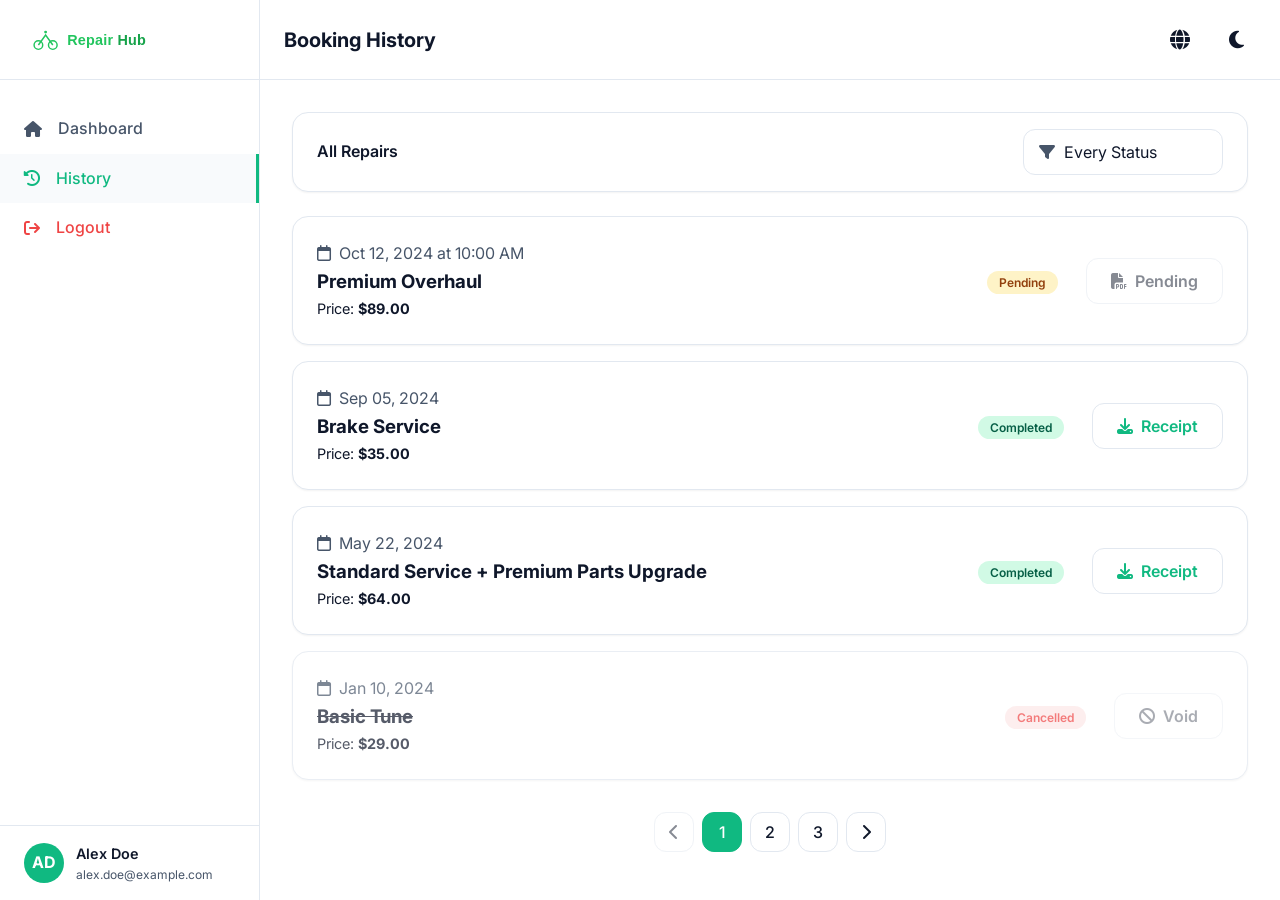
==== booking-history.html @ 5e4c2350 "first commit" ====
<!DOCTYPE html>
<html lang="en">

<head>
    <meta charset="UTF-8">
    <meta name="viewport" content="width=device-width, initial-scale=1.0">
    <title>Booking History | RepairHub</title>
    <!-- Favicon -->
    <link rel="icon" type="image/svg+xml" href="assets/images/favicon.svg">
    <link rel="apple-touch-icon" href="assets/images/favicon.svg">
    <!-- Fonts -->
    <link rel="preconnect" href="https://fonts.googleapis.com">
    <link rel="preconnect" href="https://fonts.gstatic.com" crossorigin>
    <link href="https://fonts.googleapis.com/css2?family=Inter:wght@400;500;600;700;800&display=swap" rel="stylesheet">
    <!-- Icons -->
    <link rel="stylesheet" href="https://cdnjs.cloudflare.com/ajax/libs/font-awesome/6.4.0/css/all.min.css">
    <!-- CSS -->
    <link rel="stylesheet" href="assets/css/style.css">
    <link rel="stylesheet" href="assets/css/rtl.css">
    <style>
        .filter-bar {
            display: flex;
            justify-content: space-between;
            align-items: center;
            background: var(--card-bg);
            padding: 16px 24px;
            border-radius: var(--border-radius-lg);
            box-shadow: var(--shadow-sm);
            border: 1px solid var(--border-color);
            margin-bottom: 24px;
        }

        @media (max-width: 600px) {
            .filter-bar {
                flex-direction: column;
                align-items: flex-start;
                gap: 16px;
            }

            .filter-bar .input-wrapper {
                width: 100%;
            }

            .filter-bar select {
                width: 100%;
            }
        }

        .history-list {
            display: flex;
            flex-direction: column;
            gap: 16px;
        }

        .history-card {
            background: var(--card-bg);
            border-radius: var(--border-radius-lg);
            padding: 24px;
            box-shadow: var(--shadow-sm);
            border: 1px solid var(--border-color);
            display: flex;
            justify-content: space-between;
            align-items: center;
        }

        @media (max-width: 768px) {
            .history-card {
                flex-direction: column;
                align-items: flex-start;
                gap: 16px;
                position: relative;
            }

            .hc-right {
                width: 100%;
                display: flex;
                justify-content: space-between;
                align-items: center;
                border-top: 1px solid var(--border-color);
                padding-top: 16px;
            }

            .hc-badge {
                position: absolute;
                top: 24px;
                right: 24px;
            }

            [dir="rtl"] .hc-badge {
                right: auto;
                left: 24px;
            }
        }

        .pagination {
            display: flex;
            justify-content: center;
            gap: 8px;
            margin-top: 32px;
        }

        .page-item {
            display: flex;
            align-items: center;
            justify-content: center;
            width: 40px;
            height: 40px;
            border-radius: var(--border-radius);
            font-weight: 500;
            background: var(--card-bg);
            border: 1px solid var(--border-color);
            cursor: pointer;
            transition: all 0.3s;
        }

        .page-item:hover {
            background: var(--bg-color-alt);
        }

        .page-item.active {
            background: var(--primary-color);
            color: white;
            border-color: var(--primary-color);
        }
    </style>
</head>

<body class="dashboard-body">

    <!-- Sidebar Overlay for Mobile -->
    <div class="sidebar-overlay"></div>

    <div class="dashboard-layout">
        <!-- Sidebar -->
        <aside class="sidebar">
            <div class="sidebar-header">
                <a href="index.html" class="brand">
                    <img src="assets/images/logo.svg" alt="RepairHub Logo" class="brand-logo">
                </a>
            </div>
            <nav class="sidebar-nav">
                <a href="dashboard.html" class="sidebar-link">
                    <i class="fa-solid fa-house"></i> Dashboard
                </a>
                <a href="booking-history.html" class="sidebar-link active">
                    <i class="fa-solid fa-clock-rotate-left"></i> History
                </a>
                <a href="index.html" class="sidebar-link" style="margin-top: auto; color: #EF4444;">
                    <i class="fa-solid fa-arrow-right-from-bracket"></i> Logout
                </a>
            </nav>
            <div class="sidebar-footer">
                <div class="user-avatar">AD</div>
                <div class="user-info">
                    <span class="user-name">Alex Doe</span>
                    <span class="user-role">alex.doe@example.com</span>
                </div>
            </div>
        </aside>

        <!-- Main Content -->
        <main class="dashboard-main">
            <!-- Topbar -->
            <header class="dashboard-topbar">
                <div class="flex items-center gap-2">
                    <button class="icon-btn sidebar-toggle" aria-label="Menu" style="display: none;">
                        <i class="fa-solid fa-bars"></i>
                    </button>
                    <h2 style="margin: 0; font-size: 1.25rem;">Booking History</h2>
                </div>
                <div class="nav-actions">
                    <button class="icon-btn rtl-toggle" aria-label="Toggle RTL" title="ع/EN">
                        <i class="fa-solid fa-globe"></i>
                    </button>
                    <button class="icon-btn theme-toggle" aria-label="Toggle Theme">
                        <i class="fa-solid fa-moon"></i>
                    </button>
                </div>
            </header>

            <!-- Content Area -->
            <div class="dashboard-content">

                <!-- Filter -->
                <div class="filter-bar">
                    <div style="font-weight: 600;">All Repairs</div>
                    <div class="input-wrapper">
                        <i class="fa-solid fa-filter input-icon"></i>
                        <select class="form-control" style="appearance: none; min-width: 200px;">
                            <option value="all">Every Status</option>
                            <option value="completed">Completed</option>
                            <option value="pending">Pending</option>
                            <option value="cancelled">Cancelled</option>
                        </select>
                    </div>
                </div>

                <!-- History List -->
                <div class="history-list">
                    <!-- Item -->
                    <div class="history-card">
                        <div>
                            <div style="color: var(--text-secondary); font-size: 1rem; margin-bottom: 4px;"><i
                                    class="fa-regular fa-calendar" style="margin-right: 8px;"></i>Oct 12, 2024 at 10:00
                                AM</div>
                            <h3 style="margin-bottom: 4px; text-align: left;">Premium Overhaul</h3>
                            <div style="font-size: 0.9rem;">Price: <strong>$89.00</strong></div>
                        </div>
                        <div class="hc-right">
                            <span class="badge badge-yellow hc-badge" style="margin-right: 24px;">Pending</span>
                            <button class="btn btn-outline" disabled style="opacity: 0.5; cursor: not-allowed;"><i
                                    class="fa-solid fa-file-pdf"></i> Pending</button>
                        </div>
                    </div>

                    <!-- Item -->
                    <div class="history-card">
                        <div>
                            <div style="color: var(--text-secondary); font-size: 1rem; margin-bottom: 4px;"><i
                                    class="fa-regular fa-calendar" style="margin-right: 8px;"></i>Sep 05, 2024</div>
                            <h3 style="margin-bottom: 4px; text-align: left;">Brake Service</h3>
                            <div style="font-size: 0.9rem;">Price: <strong>$35.00</strong></div>
                        </div>
                        <div class="hc-right">
                            <span class="badge badge-green hc-badge" style="margin-right: 24px;">Completed</span>
                            <button class="btn btn-outline text-primary"><i class="fa-solid fa-download"></i>
                                Receipt</button>
                        </div>
                    </div>

                    <!-- Item -->
                    <div class="history-card">
                        <div>
                            <div style="color: var(--text-secondary); font-size: 1rem; margin-bottom: 4px;"><i
                                    class="fa-regular fa-calendar" style="margin-right: 8px;"></i>May 22, 2024</div>
                            <h3 style="margin-bottom: 4px; text-align: left;">Standard Service + Premium Parts Upgrade
                            </h3>
                            <div style="font-size: 0.9rem;">Price: <strong>$64.00</strong></div>
                        </div>
                        <div class="hc-right">
                            <span class="badge badge-green hc-badge" style="margin-right: 24px;">Completed</span>
                            <button class="btn btn-outline text-primary"><i class="fa-solid fa-download"></i>
                                Receipt</button>
                        </div>
                    </div>

                    <!-- Item -->
                    <div class="history-card" style="opacity: 0.7;">
                        <div>
                            <div style="color: var(--text-secondary); font-size: 1rem; margin-bottom: 4px;"><i
                                    class="fa-regular fa-calendar" style="margin-right: 8px;"></i>Jan 10, 2024</div>
                            <h3 style="margin-bottom: 4px; text-align: left; text-decoration: line-through;">Basic Tune
                            </h3>
                            <div style="font-size: 0.9rem;">Price: <strong>$29.00</strong></div>
                        </div>
                        <div class="hc-right">
                            <span class="badge"
                                style="background: #ef444420; color: #ef4444; margin-right: 24px;">Cancelled</span>
                            <button class="btn btn-outline" disabled style="opacity: 0.5; cursor: not-allowed;"><i
                                    class="fa-solid fa-ban"></i> Void</button>
                        </div>
                    </div>
                </div>

                <!-- Pagination -->
                <div class="pagination">
                    <div class="page-item" style="opacity: 0.5; cursor: not-allowed;"><i
                            class="fa-solid fa-chevron-left"></i></div>
                    <div class="page-item active">1</div>
                    <div class="page-item">2</div>
                    <div class="page-item">3</div>
                    <div class="page-item"><i class="fa-solid fa-chevron-right"></i></div>
                </div>

            </div>
        </main>
    </div>

    <!-- Scripts -->
    <script src="assets/js/main.js"></script>
    <script>
        const toggleRule = document.querySelector('.sidebar-toggle');
        if (window.innerWidth <= 1024) {
            toggleRule.style.display = 'block';
        }
        window.addEventListener('resize', () => {
            if (window.innerWidth <= 1024) {
                toggleRule.style.display = 'block';
            } else {
                toggleRule.style.display = 'none';
            }
        });
    </script>
</body>

</html>
---- assets/css/style.css ----
:root {
    --primary-color: #10B981;
    /* Cycling Green */
    --primary-color-hover: #059669;
    --secondary-color: #1E293B;
    /* Dark Slate */
    --accent-color: #F59E0B;
    /* Orange Accent */

    /* Light Theme */
    --bg-color: #FFFFFF;
    --bg-color-alt: #F8FAFC;
    --text-primary: #0F172A;
    --text-secondary: #475569;
    --border-color: #E2E8F0;
    --card-bg: #FFFFFF;

    /* Structure */
    --container-max-width: 1200px;
    --border-radius-sm: 8px;
    --border-radius: 12px;
    --border-radius-lg: 16px;
    --spacing-unit: 8px;

    /* Shadows */
    --shadow-sm: 0 1px 2px 0 rgb(0 0 0 / 0.05);
    --shadow: 0 4px 6px -1px rgb(0 0 0 / 0.1), 0 2px 4px -2px rgb(0 0 0 / 0.1);
    --shadow-md: 0 10px 15px -3px rgb(0 0 0 / 0.1), 0 4px 6px -4px rgb(0 0 0 / 0.1);
    --shadow-lg: 0 20px 25px -5px rgb(0 0 0 / 0.1), 0 8px 10px -6px rgb(0 0 0 / 0.1);
}

.dark-mode {
    --bg-color: #0F172A;
    --bg-color-alt: #0B1120;
    --text-primary: #F1F5F9;
    --text-secondary: #94A3B8;
    --border-color: #334155;
    --card-bg: #1E293B;
}

* {
    margin: 0;
    padding: 0;
    box-sizing: border-box;
    font-family: 'Inter', sans-serif;
}

body {
    background-color: var(--bg-color);
    color: var(--text-primary);
    line-height: 1.6;
    transition: background-color 0.3s ease, color 0.3s ease;
    overflow-x: hidden;
}

/* Typography & Headings */
h1,
h2,
h3,
h4,
h5,
h6 {
    color: var(--text-primary);
    font-weight: 700;
    line-height: 1.2;
    text-align: center;
    margin-bottom: calc(var(--spacing-unit) * 2);
}

p {
    color: var(--text-secondary);
    margin-bottom: calc(var(--spacing-unit) * 2);
}

a {
    text-decoration: none;
    color: inherit;
    transition: color 0.3s ease;
}

/* Container */
.container {
    max-width: var(--container-max-width);
    margin: 0 auto;
    padding: 0 calc(var(--spacing-unit) * 3);
}

/* Buttons */
.btn {
    display: inline-flex;
    align-items: center;
    justify-content: center;
    padding: calc(var(--spacing-unit) * 1.5) calc(var(--spacing-unit) * 3);
    border-radius: var(--border-radius);
    font-weight: 600;
    cursor: pointer;
    transition: all 0.3s ease;
    border: none;
    gap: calc(var(--spacing-unit) * 1);
    font-size: 1rem;
}

.btn-primary {
    background-color: var(--primary-color);
    color: #FFFFFF;
}

.btn-primary:hover {
    background-color: var(--primary-color-hover);
    transform: translateY(-2px);
    box-shadow: var(--shadow-md);
}

.btn-secondary {
    background-color: transparent;
    color: var(--primary-color);
    border: 2px solid var(--primary-color);
}

.btn-secondary:hover {
    background-color: var(--primary-color);
    color: #FFFFFF;
    transform: translateY(-2px);
    box-shadow: var(--shadow-md);
}

.btn-accent {
    background-color: var(--accent-color);
    color: #FFFFFF;
}

.btn-accent:hover {
    background-color: #D97706;
    transform: translateY(-2px);
    box-shadow: var(--shadow-md);
}

.btn-outline {
    background-color: transparent;
    border: 1px solid var(--border-color);
    color: var(--text-primary);
}

.btn-outline:hover {
    background-color: var(--bg-color-alt);
    border-color: var(--text-primary);
}

.btn-full {
    width: 100%;
}

/* Sections */
section {
    padding: calc(var(--spacing-unit) * 10) 0;
    text-align: center;
}

.section-bg-alt {
    background-color: var(--bg-color-alt);
}

/* Navbar */
.navbar {
    position: fixed;
    top: 0;
    left: 0;
    width: 100%;
    background-color: var(--bg-color);
    box-shadow: var(--shadow-sm);
    z-index: 999;
    transition: background-color 0.3s ease;
    border-bottom: 1px solid var(--border-color);
}

.navbar .container {
    display: flex;
    justify-content: space-between;
    align-items: center;
    height: 80px;
}

.brand {
    display: inline-flex;
    align-items: center;
    text-decoration: none;
    transition: transform 0.3s ease;
}

.brand:hover {
    transform: scale(1.02);
}

/* Remove any text color styling from brand since logo includes text */
.brand span {
    display: none;
    /* Hide any remaining text spans */
}

/* ========================================
   LOGO STYLING (SVG with text included)
   ======================================== */

.brand-logo {
    height: 40px;
    width: auto;
    display: block;
    object-fit: contain;
    transition: opacity 0.3s ease;
}

.brand-logo:hover {
    opacity: 0.85;
}

.navbar .brand-logo {
    height: 36px;
}

.mobile-sidebar-header .brand-logo {
    height: 32px;
}

.sidebar-header .brand-logo {
    height: 36px;
}

.auth-logo .brand-logo {
    height: 48px;
}

.footer .brand-logo {
    height: 36px;
}

/* RTL Support */
[dir="rtl"] .brand {
    direction: ltr;
    /* Keep logo direction LTR even in RTL mode */
}

/* Responsive logo sizing */
@media (max-width: 768px) {
    .navbar .brand-logo {
        height: 32px;
    }

    .footer .brand-logo {
        height: 32px;
    }
}

@media (max-width: 480px) {
    .navbar .brand-logo {
        height: 28px;
    }

    .auth-logo .brand-logo {
        height: 42px;
    }
}

/* Default - Desktop View (All screens by default) */
.nav-links {
    display: flex !important;
    gap: calc(var(--spacing-unit) * 4);
    align-items: center;
    list-style: none;
}

.nav-link {
    font-weight: 500;
    color: var(--text-secondary);
}

.nav-link:hover,
.nav-link.active {
    color: var(--primary-color);
}

.nav-actions {
    display: flex;
    gap: calc(var(--spacing-unit) * 2);
    align-items: center;
}

.icon-btn {
    background: transparent;
    border: none;
    color: var(--text-primary);
    font-size: 1.25rem;
    cursor: pointer;
    width: 40px;
    height: 40px;
    border-radius: 50%;
    display: flex;
    align-items: center;
    justify-content: center;
    transition: background-color 0.3s ease;
}

.icon-btn:hover {
    background-color: var(--bg-color-alt);
}

.desktop-only {
    display: flex !important;
}

.mobile-only,
.hamburger {
    display: none !important;
}



/* Cards */
.card-grid {
    display: grid;
    grid-template-columns: repeat(auto-fit, minmax(300px, 1fr));
    gap: calc(var(--spacing-unit) * 2);
    margin-top: calc(var(--spacing-unit) * 6);
    justify-content: center;
}

.card {
    background-color: var(--card-bg);
    border-radius: var(--border-radius);
    padding: calc(var(--spacing-unit) * 3);
    box-shadow: var(--shadow);
    border: 1px solid var(--border-color);
    display: flex;
    flex-direction: column;
    align-items: center;
    text-align: center;
    transition: transform 0.3s ease, box-shadow 0.3s ease;
    height: 100%;
}

.card:hover {
    transform: translateY(-4px);
    box-shadow: var(--shadow-lg);
}

.card-icon {
    width: 64px;
    height: 64px;
    background-color: var(--bg-color-alt);
    border-radius: 50%;
    display: flex;
    align-items: center;
    justify-content: center;
    font-size: 2rem;
    color: var(--primary-color);
    margin-bottom: calc(var(--spacing-unit) * 2);
}

.card-title {
    margin-bottom: calc(var(--spacing-unit) * 1);
    font-size: 1.25rem;
}

.card-desc {
    font-size: 0.95rem;
    flex-grow: 1;
}

/* Forms */
.form-group {
    margin-bottom: calc(var(--spacing-unit) * 2);
    text-align: start;
    width: 100%;
}

.form-label {
    display: block;
    margin-bottom: calc(var(--spacing-unit) * 0.5);
    font-weight: 500;
    color: var(--text-primary);
}

.input-wrapper {
    position: relative;
    display: flex;
    align-items: center;
}

.input-icon {
    position: absolute;
    inset-inline-start: 16px;
    color: var(--text-secondary);
}

.form-control {
    width: 100%;
    padding: calc(var(--spacing-unit) * 1.5) calc(var(--spacing-unit) * 2);
    padding-inline-start: calc(var(--spacing-unit) * 5);
    border: 1px solid var(--border-color);
    border-radius: var(--border-radius);
    background-color: var(--bg-color);
    color: var(--text-primary);
    font-size: 1rem;
    transition: border-color 0.3s ease, box-shadow 0.3s ease;
}

.form-control:focus {
    outline: none;
    border-color: var(--primary-color);
    box-shadow: 0 0 0 3px rgba(16, 185, 129, 0.2);
}

/* Dashboard Sidebar */
.dashboard-layout {
    display: flex;
    min-height: 100vh;
}

.sidebar {
    width: 260px;
    background-color: var(--card-bg);
    border-inline-end: 1px solid var(--border-color);
    position: fixed;
    top: 0;
    bottom: 0;
    inset-inline-start: 0;
    display: flex;
    flex-direction: column;
    z-index: 100;
    transition: transform 0.3s ease;
}

.sidebar-header {
    height: 80px;
    display: flex;
    align-items: center;
    padding: 0 calc(var(--spacing-unit) * 3);
    border-bottom: 1px solid var(--border-color);
}

.sidebar-nav {
    flex-grow: 1;
    padding: calc(var(--spacing-unit) * 3) 0;
}

.sidebar-link {
    display: flex;
    align-items: center;
    gap: calc(var(--spacing-unit) * 2);
    padding: calc(var(--spacing-unit) * 1.5) calc(var(--spacing-unit) * 3);
    color: var(--text-secondary);
    font-weight: 500;
}

.sidebar-link:hover,
.sidebar-link.active {
    background-color: var(--bg-color-alt);
    color: var(--primary-color);
    border-inline-end: 3px solid var(--primary-color);
}

.sidebar-footer {
    padding: calc(var(--spacing-unit) * 2) calc(var(--spacing-unit) * 3);
    border-top: 1px solid var(--border-color);
    display: flex;
    align-items: center;
    gap: calc(var(--spacing-unit) * 1.5);
}

.user-avatar {
    width: 40px;
    height: 40px;
    border-radius: 50%;
    background-color: var(--primary-color);
    color: #fff;
    display: flex;
    align-items: center;
    justify-content: center;
    font-weight: bold;
}

.user-info {
    display: flex;
    flex-direction: column;
    text-align: start;
}

.user-name {
    font-size: 0.9rem;
    font-weight: 600;
    color: var(--text-primary);
}

.user-role {
    font-size: 0.75rem;
    color: var(--text-secondary);
}

.dashboard-main {
    flex-grow: 1;
    margin-inline-start: 260px;
    display: flex;
    flex-direction: column;
}

.dashboard-topbar {
    height: 80px;
    background-color: var(--bg-color);
    border-bottom: 1px solid var(--border-color);
    display: flex;
    align-items: center;
    justify-content: space-between;
    padding: 0 calc(var(--spacing-unit) * 3);
    position: sticky;
    top: 0;
    z-index: 90;
}

.dashboard-content {
    padding: calc(var(--spacing-unit) * 4);
    flex-grow: 1;
}

.sidebar-overlay {
    display: none;
    position: fixed;
    top: 0;
    left: 0;
    width: 100%;
    height: 100%;
    background-color: rgba(0, 0, 0, 0.5);
    z-index: 90;
}

/* Badges */
.badge {
    padding: 4px 12px;
    border-radius: 9999px;
    font-size: 0.75rem;
    font-weight: 600;
}

.badge-yellow {
    background-color: #FEF3C7;
    color: #92400E;
}

.badge-blue {
    background-color: #DBEAFE;
    color: #1E40AF;
}

.badge-green {
    background-color: #D1FAE5;
    color: #065F46;
}

.dark-mode .badge-yellow {
    background-color: rgba(245, 158, 11, 0.2);
    color: #FCD34D;
}

.dark-mode .badge-blue {
    background-color: rgba(59, 130, 246, 0.2);
    color: #93C5FD;
}

.dark-mode .badge-green {
    background-color: rgba(16, 185, 129, 0.2);
    color: #6EE7B7;
}


/* Footer */
.footer {
    background-color: var(--secondary-color);
    color: #FFFFFF;
    padding: calc(var(--spacing-unit) * 8) 0 0;
}

.footer-grid {
    display: grid;
    grid-template-columns: repeat(4, 1fr);
    gap: calc(var(--spacing-unit) * 5);
    margin-bottom: calc(var(--spacing-unit) * 6);
    text-align: start;
}

.footer-col h4 {
    color: #FFFFFF;
    text-align: start;
    margin-bottom: calc(var(--spacing-unit) * 3);
}

.footer-links {
    list-style: none;
    display: flex;
    flex-direction: column;
    gap: calc(var(--spacing-unit) * 1.5);
}

.footer-links a {
    color: #cbd5e1;
}

.footer-links a:hover {
    color: var(--primary-color);
}

.footer-bottom {
    border-top: 1px solid #334155;
    padding: calc(var(--spacing-unit) * 3) 0;
    text-align: center;
    color: #94A3B8;
}

/* Utilities */
.text-primary {
    color: var(--primary-color);
}

.text-center {
    text-align: center;
}

.text-left {
    text-align: left;
}

[dir="rtl"] .text-left {
    text-align: right;
}

.p-0 {
    padding: 0 !important;
}

.p-4 {
    padding: calc(var(--spacing-unit) * 3);
}

.overflow-hidden {
    overflow: hidden;
}

.service-img {
    width: 100%;
    height: 200px;
    object-fit: cover;
    display: block;
}

.mb-1 {
    margin-bottom: calc(var(--spacing-unit) * 1);
}

.mb-2 {
    margin-bottom: calc(var(--spacing-unit) * 2);
}

.mb-3 {
    margin-bottom: calc(var(--spacing-unit) * 3);
}

.mb-4 {
    margin-bottom: calc(var(--spacing-unit) * 4);
}

.mt-4 {
    margin-top: calc(var(--spacing-unit) * 4);
}

.gap-2 {
    gap: calc(var(--spacing-unit) * 2);
}

.flex {
    display: flex;
}

.flex-col {
    display: flex;
    flex-direction: column;
}

.items-center {
    align-items: center;
}

.justify-center {
    justify-content: center;
}

.justify-between {
    justify-content: space-between;
}

.w-full {
    width: 100%;
}

/* RTL Support uses logical properties mostly */

/* Mobile Sidebar */
.mobile-sidebar {
    position: fixed;
    top: 0;
    right: -100%;
    width: 320px;
    height: 100vh;
    background-color: var(--card-bg);
    z-index: 1001;
    transition: right 0.3s ease;
    display: flex;
    flex-direction: column;
    box-shadow: -4px 0 20px rgba(0, 0, 0, 0.1);
}

@media (max-width: 768px) {
    .mobile-sidebar {
        width: 300px;
    }
}

[dir="rtl"] .mobile-sidebar {
    right: auto;
    left: -100%;
    transition: left 0.3s ease;
}

.mobile-sidebar.show {
    right: 0;
}

[dir="rtl"] .mobile-sidebar.show {
    left: 0;
}

.mobile-sidebar-header {
    display: flex;
    justify-content: space-between;
    align-items: center;
    padding: 20px;
    border-bottom: 1px solid var(--border-color);
}

.close-sidebar {
    background: none;
    border: none;
    font-size: 1.8rem;
    color: var(--text-primary);
    cursor: pointer;
    width: 40px;
    height: 40px;
    display: flex;
    align-items: center;
    justify-content: center;
    border-radius: 50%;
    transition: background 0.3s;
}

.close-sidebar:hover {
    background: var(--bg-color-alt);
}

.mobile-sidebar-nav {
    display: flex;
    flex-direction: column;
    flex-grow: 1;
    overflow-y: auto;
    padding: 10px 0;
}

.mobile-sidebar-nav a {
    font-size: 1.1rem;
    padding: 16px 24px;
    color: var(--text-primary);
    font-weight: 500;
    transition: background-color 0.2s ease, color 0.2s ease;
}

.mobile-sidebar-nav a:hover,
.mobile-sidebar-nav a.active {
    background-color: var(--bg-color-alt);
    color: var(--primary-color);
}

.mobile-sidebar-actions .btn {
    justify-content: center;
}

.mobile-sidebar-overlay {
    position: fixed;
    top: 0;
    left: 0;
    width: 100%;
    height: 100%;
    background-color: rgba(0, 0, 0, 0.5);
    z-index: 1000;
    display: none;
}

.mobile-sidebar-overlay.show {
    display: block;
}

/* Desktop - Show full navbar */
@media (min-width: 1024px) {
    .navbar .nav-links {
        display: flex !important;
        gap: 32px;
    }

    .navbar .btn-primary {
        display: inline-flex !important;
    }

    .icon-btn.rtl-toggle,
    .icon-btn.theme-toggle {
        display: flex !important;
    }

    .mobile-sidebar,
    .mobile-sidebar-overlay,
    .hamburger {
        display: none !important;
    }
}

/* Tablet & Mobile Breakpoint */
@media (max-width: 1023px) {

    /* Tablet & Small Desktop */
    .dashboard-main {
        margin-inline-start: 0;
    }

    .sidebar {
        transform: translateX(-100%);
    }

    [dir="rtl"] .sidebar {
        transform: translateX(100%);
    }

    .sidebar.show {
        transform: translateX(0);
    }

    .sidebar-overlay.show {
        display: block;
    }

    /* Navbar hiding */
    .navbar .nav-links {
        display: none !important;
    }

    .navbar .btn-primary.desktop-only,
    .navbar .rtl-toggle:not(.mobile-only),
    .navbar .theme-toggle:not(.mobile-only),
    .desktop-only {
        display: none !important;
    }

    /* Hamburger and Mobile showing */
    .mobile-only {
        display: flex !important;
    }

    .hamburger {
        width: 40px;
        height: 40px;
        display: flex !important;
        align-items: center;
        justify-content: center;
    }
}

@media (max-width: 768px) {

    /* Tablet */
    .footer-grid {
        grid-template-columns: repeat(2, 1fr);
    }

    .hero-h1 {
        font-size: 2.5rem;
    }
}

@media (max-width: 360px) {

    /* Small Mobile */
    .footer-grid {
        grid-template-columns: 1fr;
        text-align: center;
    }

    .footer-col h4 {
        text-align: center;
    }

    .card-grid {
        grid-template-columns: 1fr;
    }
}

/* Animations */
.fade-in {
    opacity: 0;
    animation: fadeIn 0.6s ease forwards;
}

.slide-up {
    opacity: 0;
    transform: translateY(20px);
    animation: slideUp 0.6s ease forwards;
}

.delay-1 {
    animation-delay: 0.2s;
}

.delay-2 {
    animation-delay: 0.4s;
}

.delay-3 {
    animation-delay: 0.6s;
}

@keyframes fadeIn {
    to {
        opacity: 1;
    }
}

@keyframes slideUp {
    to {
        opacity: 1;
        transform: translateY(0);
    }
}

.service-img {
    width: 100%;
    height: 200px;
    object-fit: cover;
    display: block;
}

.card.p-0 {
    padding: 0 !important;
}

.card.overflow-hidden {
    overflow: hidden;
}

/* Footer Column Heading Alignment */
.footer-col h4 {
    color: #FFFFFF;
    text-align: start;
    margin-bottom: calc(var(--spacing-unit) * 3);
    font-weight: 600;
    font-size: 1.1rem;
    line-height: 1.4;
}

/* Footer Logo Sizing */
.footer .brand-logo {
    height: 42px;
}

/* Align all footer columns at the top */
.footer-grid {
    display: grid;
    grid-template-columns: repeat(4, 1fr);
    gap: calc(var(--spacing-unit) * 5);
    margin-bottom: calc(var(--spacing-unit) * 6);
    text-align: start;
    align-items: start;
}

/* Footer Social Icons - Refined Hover Experience */
.footer .flex.gap-2 .icon-btn {
    background: rgba(255, 255, 255, 0.1) !important;
    color: #FFFFFF !important;
    transition: all 0.3s cubic-bezier(0.4, 0, 0.2, 1);
    position: relative;
    overflow: hidden;
}

.footer .flex.gap-2 .icon-btn:hover {
    background: var(--primary-color) !important;
    transform: translateY(-5px);
    box-shadow: 0 8px 20px rgba(16, 185, 129, 0.4);
}

.footer .flex.gap-2 .icon-btn i {
    transition: transform 0.3s ease;
}

.footer .flex.gap-2 .icon-btn:hover i {
    transform: scale(1.2);
}

/* Footer Bottom Layout */
.footer-bottom {
    border-top: 1px solid rgba(255, 255, 255, 0.1);
    padding: calc(var(--spacing-unit) * 4) 0;
    margin-top: calc(var(--spacing-unit) * 4);
    font-size: 0.9rem;
    color: #94A3B8;
}

/* Footer Responsive Fix */
@media (max-width: 768px) {
    .footer-grid {
        grid-template-columns: 1fr !important;
        gap: 32px;
        text-align: center;
    }

    .footer-col {
        width: 100%;
    }

    .footer-col h4 {
        text-align: center;
    }

    .footer-col .brand {
        justify-content: center;
        margin: 0 auto 16px;
    }

    .footer-links {
        text-align: center;
    }

    .footer-links li {
        justify-content: center;
    }

    .footer .flex.gap-2 {
        justify-content: center;
    }
}

@media (max-width: 360px) {
    .footer-grid {
        grid-template-columns: 1fr;
        text-align: center;
    }

    .footer-col h4 {
        text-align: center;
    }
}

/* Service Card Layout - Desktop & Tablet (Original Horizontal Layout) */
.service-card-lg {
    background: var(--card-bg);
    border-radius: var(--border-radius-lg);
    padding: 40px;
    box-shadow: var(--shadow);
    border: 1px solid var(--border-color);
    display: grid;
    grid-template-columns: auto 1fr 200px;
    gap: 32px;
    margin-bottom: 24px;
    align-items: center;
}

.sc-icon {
    width: 100px;
    height: 100px;
    background: rgba(16, 185, 129, 0.1);
    color: var(--primary-color);
    border-radius: 50%;
    display: flex;
    align-items: center;
    justify-content: center;
    font-size: 3rem;
}

.sc-content h3 {
    text-align: center;
    margin-bottom: 12px;
}

.sc-content p {
    text-align: center;
    margin-bottom: 16px;
}

.sc-features {
    list-style: none;
    display: grid;
    grid-template-columns: 1fr 1fr;
    gap: 8px;
    text-align: left;
    padding: 0;
}

.sc-action {
    text-align: right;
    border-left: 1px solid var(--border-color);
    padding-left: 32px;
}

[dir="rtl"] .sc-action {
    text-align: left;
    border-left: none;
    border-right: 1px solid var(--border-color);
    padding-left: 0;
    padding-right: 32px;
}

/* Tablet - Keep horizontal layout but adjust */
@media (max-width: 1024px) and (min-width: 769px) {
    .service-card-lg {
        grid-template-columns: auto 1fr 180px;
        gap: 24px;
        padding: 32px;
    }

    .sc-icon {
        width: 80px;
        height: 80px;
        font-size: 2.5rem;
    }

    .sc-features {
        grid-template-columns: 1fr 1fr;
    }
}

/* Mobile ONLY - Vertical centered layout */
@media (max-width: 768px) {
    .service-card-lg {
        grid-template-columns: 1fr;
        text-align: center;
        padding: 24px;
    }

    .sc-icon {
        margin: 0 auto 24px;
        width: 80px;
        height: 80px;
        font-size: 2.5rem;
    }

    .sc-content {
        margin-bottom: 24px;
    }

    .sc-features {
        grid-template-columns: 1fr;
        text-align: left;
        width: fit-content;
        margin: 0 auto;
    }

    .sc-features li {
        text-align: left;
        justify-content: flex-start;
    }

    .sc-action {
        text-align: center;
        border-left: none;
        border-top: 1px solid var(--border-color);
        padding-left: 0;
        padding-top: 24px;
    }

    [dir="rtl"] .sc-action {
        border-right: none;
        padding-right: 0;
    }
}

/* Desktop & Webview - Move features to the right */
@media (min-width: 1024px) {
    .sc-features {
        margin-left: 80px;
    }

    [dir="rtl"] .sc-features {
        margin-left: 0;
        margin-right: 80px;
    }
}

/* Fine-tune for larger screens */
@media (min-width: 1366px) {
    .sc-features {
        margin-left: 120px;
    }

    [dir="rtl"] .sc-features {
        margin-left: 0;
        margin-right: 120px;
    }
}

/* Pricing Section - Equal Height Cards */
#pricing .card-grid,
section .card-grid {
    align-items: stretch !important;
}

.card {
    display: flex !important;
    flex-direction: column !important;
    height: 100% !important;
}

.card ul {
    flex-grow: 1 !important;
}

.card .btn {
    margin-top: auto !important;
}

/* Most Popular Card - Fix Border */
.card[style*="border: 2px"] {
    border: 2px solid var(--primary-color) !important;
    outline: none !important;
}

/* Remove any conflicting box-shadow on popular card */
.card[style*="scale(1.05)"] {
    box-shadow: 0 10px 30px rgba(16, 185, 129, 0.15) !important;
}

/* Standardized Pricing Button */
.pricing-btn {
    justify-content: center !important;
    padding: 16px 24px !important;
    font-size: 1rem !important;
    min-height: 54px !important;
    margin-top: auto !important;
}

/* ========================================
   PRICING CARDS - EQUAL HEIGHT & BUTTONS
   ======================================== */

/* Equal Height Cards */
.card {
    display: flex !important;
    flex-direction: column !important;
    height: 100% !important;
}

.card ul {
    flex-grow: 1 !important;
}

/* Equal Button Sizing - Override all inline styles */
.card .btn-full {
    margin-top: auto !important;
    padding: 16px 24px !important;
    font-size: 1rem !important;
    font-weight: 600 !important;
    min-height: 54px !important;
    display: flex !important;
    align-items: center !important;
    justify-content: center !important;
}

/* Tablet - 2 columns with 3rd centered */
@media (max-width: 768px) and (min-width: 601px) {
    .card-grid {
        grid-template-columns: repeat(2, 1fr) !important;
    }

    .card:nth-child(3) {
        grid-column: 1 / -1;
        max-width: 450px;
        margin: 0 auto;
    }
}

/* Mobile - 1 column, remove scale */
@media (max-width: 600px) {
    .card-grid {
        grid-template-columns: 1fr !important;
    }

    .card[style*="scale(1.05)"] {
        transform: scale(1) !important;
    }
}

/* Social Icons Styling */
.social-icon-link {
    width: 44px;
    height: 44px;
    border-radius: 50%;
    background: rgba(16, 185, 129, 0.1);
    color: var(--primary-color);
    display: flex;
    align-items: center;
    justify-content: center;
    font-size: 1.1rem;
    transition: all 0.3s ease;
    text-decoration: none;
}

.social-icon-link:hover {
    background: var(--primary-color);
    color: white;
    transform: translateY(-3px);
    box-shadow: 0 4px 12px rgba(16, 185, 129, 0.3);
}

/* RTL Support for Social Icons */
[dir="rtl"] .social-links {
    padding-left: 0;
    padding-right: 70px;
}

/* Mobile Responsive */
@media (max-width: 768px) {
    .social-links {
        padding-left: 0 !important;
        justify-content: center;
        width: 100%;
    }

    [dir="rtl"] .social-links {
        padding-right: 0 !important;
    }
}

/* Contact Cards - Center Alignment */
.contact-card {
    display: flex;
    align-items: center;
    gap: 20px;
    background: var(--card-bg);
    padding: 24px;
    border-radius: var(--border-radius);
    box-shadow: var(--shadow-sm);
    border: 1px solid var(--border-color);
    margin-bottom: 16px;
    transition: transform 0.3s;
    justify-content: center;
    text-align: center;
    flex-direction: column;
}

.contact-card:hover {
    transform: translateY(-3px);
    border-color: var(--primary-color);
}

.cc-icon {
    width: 50px;
    height: 50px;
    background: rgba(16, 185, 129, 0.1);
    color: var(--primary-color);
    border-radius: 50%;
    display: flex;
    align-items: center;
    justify-content: center;
    font-size: 1.5rem;
    flex-shrink: 0;
}

.cc-content {
    text-align: center;
}

.cc-content h4 {
    margin: 0 0 4px 0;
    text-align: center;
    font-size: 1rem;
    color: var(--text-secondary);
}

.cc-content p {
    margin: 0;
    font-size: 1.1rem;
    font-weight: 600;
    color: var(--text-primary);
    text-align: center;
}

/* Follow Us Card - Center Everything */
.contact-card .social-links {
    padding-left: 0 !important;
    justify-content: center;
    width: 100%;
}

/* RTL Support */
[dir="rtl"] .cc-content {
    text-align: center;
}

[dir="rtl"] .cc-content h4,
[dir="rtl"] .cc-content p {
    text-align: center;
}

/* Remember Me Checkbox */
.checkbox-container {
    display: flex;
    align-items: center;
    gap: 8px;
    margin-bottom: 16px;
}

.checkbox-container input[type="checkbox"] {
    width: 18px;
    height: 18px;
    cursor: pointer;
    accent-color: var(--primary-color);
}

.checkbox-container label {
    cursor: pointer;
    user-select: none;
    font-size: 0.9rem;
    color: var(--text-primary);
    margin: 0;
}

/* Social Buttons - Fix alignment */
.social-btn {
    display: flex;
    align-items: center;
    justify-content: center;
    gap: 10px;
}

.social-btn svg,
.social-btn img {
    flex-shrink: 0;
}
---- assets/css/rtl.css ----
/* RTL Specific Overrides for elements where logical properties are not enough */

[dir="rtl"] {
    text-align: right;
}

[dir="rtl"] .sidebar {
    left: auto;
    right: 0;
    border-right: none;
    border-left: 1px solid var(--border-color);
}

[dir="rtl"] .dashboard-main {
    margin-left: 0;
    margin-right: 260px;
}

[dir="rtl"] .sidebar-link {
    border-right: none;
}

[dir="rtl"] .sidebar-link:hover, 
[dir="rtl"] .sidebar-link.active {
    border-left: 3px solid var(--primary-color);
}

/* Auth Forms */
[dir="rtl"] .input-icon {
    left: auto;
    right: 16px;
}

[dir="rtl"] .form-control {
    padding-left: calc(var(--spacing-unit) * 2);
    padding-right: calc(var(--spacing-unit) * 5);
}

/* Adjust layout direction */
[dir="rtl"] .nav-actions {
    flex-direction: row-reverse;
}

/* Navbar logo to right, menu left */
[dir="rtl"] .navbar .container {
    flex-direction: row-reverse;
}

[dir="rtl"] .mobile-menu {
    left: auto;
    right: 0;
}

@media (max-width: 1024px) {
    [dir="rtl"] .dashboard-main {
        margin-right: 0;
    }
    
    [dir="rtl"] .sidebar {
        transform: translateX(100%);
    }
    
    [dir="rtl"] .sidebar.show {
        transform: translateX(0);
    }
}
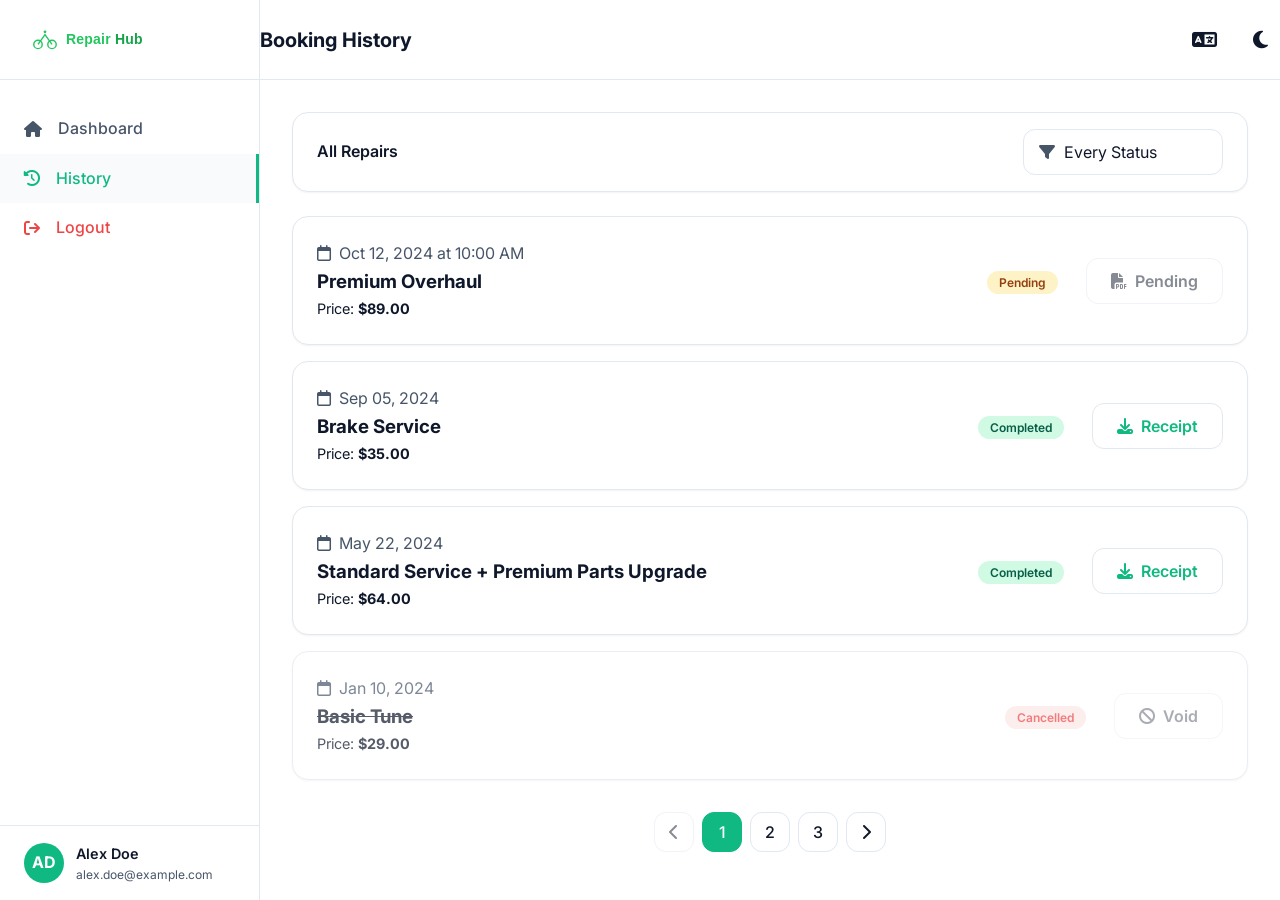
==== commit 17e9a29d: "fixes" ====
--- a/booking-history.html
+++ b/booking-history.html
@@ -137,6 +137,10 @@
                 <a href="index.html" class="brand">
                     <img src="assets/images/logo.svg" alt="RepairHub Logo" class="brand-logo">
                 </a>
+                <button class="close-sidebar dashboard-close-sidebar" aria-label="Close Menu"
+                    style="display: none; margin-left: auto; background: none; border: none; font-size: 1.5rem; color: var(--text-primary); cursor: pointer;">
+                    <i class="fa-solid fa-times"></i>
+                </button>
             </div>
             <nav class="sidebar-nav">
                 <a href="dashboard.html" class="sidebar-link">
@@ -145,6 +149,9 @@
                 <a href="booking-history.html" class="sidebar-link active">
                     <i class="fa-solid fa-clock-rotate-left"></i> History
                 </a>
+                <div class="sidebar-link rtl-toggle mobile-only">
+                    <i class="fa-solid fa-language"></i> RTL Mode
+                </div>
                 <a href="index.html" class="sidebar-link" style="margin-top: auto; color: #EF4444;">
                     <i class="fa-solid fa-arrow-right-from-bracket"></i> Logout
                 </a>
@@ -169,10 +176,10 @@
                     <h2 style="margin: 0; font-size: 1.25rem;">Booking History</h2>
                 </div>
                 <div class="nav-actions">
-                    <button class="icon-btn rtl-toggle" aria-label="Toggle RTL" title="ع/EN">
-                        <i class="fa-solid fa-globe"></i>
+                    <button class="icon-btn rtl-toggle mobile-only" aria-label="Toggle RTL" title="ع/EN">
+                        <i class="fa-solid fa-language"></i>
                     </button>
-                    <button class="icon-btn theme-toggle" aria-label="Toggle Theme">
+                    <button class="icon-btn theme-toggle mobile-only" aria-label="Toggle Theme">
                         <i class="fa-solid fa-moon"></i>
                     </button>
                 </div>
@@ -293,4 +300,4 @@
     </script>
 </body>
 
-</html>+</html>
--- a/assets/css/style.css
+++ b/assets/css/style.css
@@ -198,12 +198,13 @@
 }
 
 /* ========================================
-   LOGO STYLING (SVG with text included)
+   LOGO SIZING - CONSISTENT ACROSS SITE
    ======================================== */
 
+/* Base Logo Styling */
 .brand-logo {
-    height: 40px;
-    width: auto;
+    width: 140px;
+    height: auto;
     display: block;
     object-fit: contain;
     transition: opacity 0.3s ease;
@@ -213,24 +214,29 @@
     opacity: 0.85;
 }
 
+/* Navbar Logo - 140px */
 .navbar .brand-logo {
-    height: 36px;
-}
-
+    width: 140px;
+}
+
+/* Footer Logo - 140px (same as navbar) */
+.footer .brand-logo {
+    width: 140px;
+}
+
+/* Mobile Sidebar Logo - 120px */
 .mobile-sidebar-header .brand-logo {
-    height: 32px;
-}
-
+    width: 120px;
+}
+
+/* Dashboard Sidebar Logo - 140px */
 .sidebar-header .brand-logo {
-    height: 36px;
-}
-
+    width: 140px;
+}
+
+/* Auth Pages Logo - 160px (larger) */
 .auth-logo .brand-logo {
-    height: 48px;
-}
-
-.footer .brand-logo {
-    height: 36px;
+    width: 160px;
 }
 
 /* RTL Support */
@@ -239,24 +245,56 @@
     /* Keep logo direction LTR even in RTL mode */
 }
 
-/* Responsive logo sizing */
+/* ========================================
+   RESPONSIVE LOGO SIZING
+   ======================================== */
+
+/* Tablet (≤1024px) */
+@media (max-width: 1024px) {
+    .navbar .brand-logo {
+        width: 120px;
+    }
+
+    .footer .brand-logo {
+        width: 120px;
+    }
+
+    .sidebar-header .brand-logo {
+        width: 120px;
+    }
+}
+
+/* Mobile (≤768px) */
 @media (max-width: 768px) {
     .navbar .brand-logo {
-        height: 32px;
+        width: 110px;
     }
 
     .footer .brand-logo {
-        height: 32px;
-    }
-}
-
+        width: 110px;
+    }
+
+    .mobile-sidebar-header .brand-logo {
+        width: 110px;
+    }
+
+    .auth-logo .brand-logo {
+        width: 140px;
+    }
+}
+
+/* Small Mobile (≤480px) */
 @media (max-width: 480px) {
     .navbar .brand-logo {
-        height: 28px;
+        width: 100px;
+    }
+
+    .footer .brand-logo {
+        width: 100px;
     }
 
     .auth-logo .brand-logo {
-        height: 42px;
+        width: 130px;
     }
 }
 
@@ -317,7 +355,7 @@
 /* Cards */
 .card-grid {
     display: grid;
-    grid-template-columns: repeat(auto-fit, minmax(300px, 1fr));
+    grid-template-columns: repeat(auto-fit, minmax(280px, 1fr));
     gap: calc(var(--spacing-unit) * 2);
     margin-top: calc(var(--spacing-unit) * 6);
     justify-content: center;
@@ -844,10 +882,21 @@
 
     .sidebar.show {
         transform: translateX(0);
+        z-index: 1100 !important;
+    }
+
+    .dashboard-close-sidebar {
+        display: flex !important;
+    }
+
+    .sidebar-link.rtl-toggle.mobile-only {
+        display: flex !important;
+        cursor: pointer;
     }
 
     .sidebar-overlay.show {
         display: block;
+        z-index: 1050 !important;
     }
 
     /* Navbar hiding */
@@ -969,7 +1018,7 @@
 
 /* Footer Logo Sizing */
 .footer .brand-logo {
-    height: 42px;
+    width: 140px;
 }
 
 /* Align all footer columns at the top */
@@ -1083,16 +1132,25 @@
     align-items: center;
     justify-content: center;
     font-size: 3rem;
+    flex-shrink: 0;
 }
 
 .sc-content h3 {
-    text-align: center;
+    text-align: left;
     margin-bottom: 12px;
 }
 
+[dir="rtl"] .sc-content h3 {
+    text-align: right;
+}
+
 .sc-content p {
-    text-align: center;
+    text-align: left;
     margin-bottom: 16px;
+}
+
+[dir="rtl"] .sc-content p {
+    text-align: right;
 }
 
 .sc-features {
@@ -1102,16 +1160,23 @@
     gap: 8px;
     text-align: left;
     padding: 0;
+    margin: 0;
+}
+
+[dir="rtl"] .sc-features {
+    text-align: right;
 }
 
 .sc-action {
-    text-align: right;
+    text-align: center;
     border-left: 1px solid var(--border-color);
     padding-left: 32px;
+    display: flex;
+    flex-direction: column;
+    justify-content: center;
 }
 
 [dir="rtl"] .sc-action {
-    text-align: left;
     border-left: none;
     border-right: 1px solid var(--border-color);
     padding-left: 0;
@@ -1152,6 +1217,14 @@
         font-size: 2.5rem;
     }
 
+    .sc-content h3 {
+        text-align: center;
+    }
+
+    .sc-content p {
+        text-align: center;
+    }
+
     .sc-content {
         margin-bottom: 24px;
     }
@@ -1163,9 +1236,17 @@
         margin: 0 auto;
     }
 
+    [dir="rtl"] .sc-features {
+        text-align: right;
+    }
+
     .sc-features li {
         text-align: left;
         justify-content: flex-start;
+    }
+
+    [dir="rtl"] .sc-features li {
+        text-align: right;
     }
 
     .sc-action {
@@ -1179,30 +1260,6 @@
     [dir="rtl"] .sc-action {
         border-right: none;
         padding-right: 0;
-    }
-}
-
-/* Desktop & Webview - Move features to the right */
-@media (min-width: 1024px) {
-    .sc-features {
-        margin-left: 80px;
-    }
-
-    [dir="rtl"] .sc-features {
-        margin-left: 0;
-        margin-right: 80px;
-    }
-}
-
-/* Fine-tune for larger screens */
-@media (min-width: 1366px) {
-    .sc-features {
-        margin-left: 120px;
-    }
-
-    [dir="rtl"] .sc-features {
-        margin-left: 0;
-        margin-right: 120px;
     }
 }
 
@@ -1273,17 +1330,59 @@
     justify-content: center !important;
 }
 
-/* Tablet - 2 columns with 3rd centered */
+
+/* Tablet - 2 columns with 3rd centered (for pricing section only) */
 @media (max-width: 768px) and (min-width: 601px) {
-    .card-grid {
+    #pricing-preview .card-grid {
         grid-template-columns: repeat(2, 1fr) !important;
     }
 
-    .card:nth-child(3) {
+    #pricing-preview .card:nth-child(3) {
         grid-column: 1 / -1;
-        max-width: 450px;
+        width: 50%;
         margin: 0 auto;
-    }
+        justify-self: center;
+    }
+}
+
+/* How It Works - 3rd card centered in tablet view */
+@media (max-width: 1024px) and (min-width: 601px) {
+    #how-it-works .card-grid {
+        grid-template-columns: repeat(2, 1fr) !important;
+    }
+
+    #how-it-works .card:nth-child(3) {
+        grid-column: 1 / -1;
+        width: 50%;
+        margin: 0 auto;
+        justify-self: center;
+    }
+}
+
+/* Testimonials - 3rd card centered in tablet view */
+@media (max-width: 1024px) and (min-width: 601px) {
+    #testimonials .card-grid {
+        grid-template-columns: repeat(2, 1fr) !important;
+    }
+
+    #testimonials .card:nth-child(3) {
+        grid-column: 1 / -1;
+        width: 50%;
+        margin: 0 auto;
+        justify-self: center;
+    }
+}
+
+/* Homepage specific - keep 3 columns for all card grids */
+.homepage #pricing .card-grid,
+.homepage #how-it-works .card-grid,
+.homepage #testimonials .card-grid {
+    grid-template-columns: repeat(3, 1fr) !important;
+}
+
+.homepage .card:nth-child(3) {
+    grid-column: auto !important;
+    max-width: none !important;
 }
 
 /* Mobile - 1 column, remove scale */
@@ -1443,4 +1542,185 @@
 .social-btn svg,
 .social-btn img {
     flex-shrink: 0;
+}
+
+/* ========================================
+   NAVBAR SPACING FIX
+   ======================================== */
+
+/* HTML/Body Strict Reset */
+html,
+body {
+    margin: 0 !important;
+    padding: 0 !important;
+    overflow-x: hidden;
+    width: 100vw;
+}
+
+/* Navbar & Dashboard Topbar - Strict Fixed/Sticky positioning with no margins */
+.navbar,
+.dashboard-topbar,
+.sidebar {
+    position: fixed !important;
+    top: 0 !important;
+    left: 0 !important;
+    margin: 0 !important;
+    padding: 0 !important;
+    z-index: 1000 !important;
+}
+
+.navbar,
+.dashboard-topbar {
+    width: 100% !important;
+    height: 80px !important;
+}
+
+.sidebar {
+    position: fixed !important;
+    height: 100vh !important;
+    top: 0 !important;
+}
+
+/* Dashboard Topbar positioning (sticky inside main) */
+.dashboard-topbar {
+    position: sticky !important;
+    top: 0 !important;
+}
+
+/* Ensure navbar children are centered */
+.navbar .container {
+    height: 100% !important;
+    display: flex !important;
+    align-items: center !important;
+    justify-content: space-between !important;
+    margin: 0 auto !important;
+}
+
+/* Main content shift - exactly 80px offset (Excluding dashboard) */
+main:not(.dashboard-main) {
+    margin-top: 80px !important;
+    padding-top: 0 !important;
+    display: block !important;
+}
+
+/* Ensure dashboard-main starts at the very top */
+.dashboard-main {
+    margin-top: 0 !important;
+}
+
+/* Eliminate gap from first sections */
+main>section:first-child,
+main>section:first-of-type,
+main>.hero-section,
+.hero-section {
+    margin-top: 0 !important;
+    padding-top: 0 !important;
+}
+
+/* Alternative catch-all for any first child in main */
+main>*:first-child {
+    margin-top: 0 !important;
+}
+
+/* Generic Section Spacing Fixes */
+section {
+    margin-top: 0 !important;
+}
+
+section[style*="margin-top"] {
+    margin-top: 0 !important;
+}
+
+.section-bg-alt {
+    margin-top: 0 !important;
+}
+
+/* Prevent Hero Section overlaps/underlaps */
+.hero-section,
+section[style*="min-height"],
+section[style*="background:"] {
+    margin-top: 0 !important;
+}
+
+/* Services Section - Tablet 2x2 Grid */
+/* Service Cards Responsive Grid */
+
+/* Services Section - Responsive Grid */
+
+/* Desktop - 3 columns (6 cards in 2 rows) */
+@media (min-width: 1025px) {
+    #services .card-grid {
+        grid-template-columns: repeat(3, 1fr) !important;
+        gap: 20px;
+    }
+}
+
+/* Tablet - 2 columns (6 cards in 3 rows) */
+@media (min-width: 601px) and (max-width: 1024px) {
+    #services .card-grid {
+        grid-template-columns: repeat(2, 1fr) !important;
+        gap: 20px;
+    }
+}
+
+/* Mobile - 1 column (6 cards stacked) */
+@media (max-width: 600px) {
+    #services .card-grid {
+        grid-template-columns: 1fr !important;
+        gap: 16px;
+    }
+}
+
+/* Pricing Tiers - Desktop 3 columns FORCE */
+@media (min-width: 1000px) {
+
+    section#pricing-tiers .card-grid,
+    #pricing-tiers>.container>.card-grid,
+    #pricing-tiers .card-grid[style],
+    section[id="pricing-tiers"] .card-grid {
+        grid-template-columns: repeat(3, 1fr) !important;
+        gap: 20px !important;
+        max-width: 100% !important;
+    }
+}
+
+/* CRITICAL: Override for 1024px screens specifically */
+@media (min-width: 1024px) and (max-width: 1366px) {
+    #pricing-tiers .card-grid {
+        grid-template-columns: repeat(3, 1fr) !important;
+    }
+}
+
+/* Pricing Tiers - Tablet - 3rd card centered */
+@media (max-width: 999px) and (min-width: 601px) {
+    #pricing-tiers .card-grid {
+        grid-template-columns: repeat(2, 1fr) !important;
+    }
+
+    #pricing-tiers .card:nth-child(3) {
+        grid-column: 1 / -1;
+        width: 50%;
+        margin: 0 auto;
+        justify-self: center;
+    }
+}
+
+/* Pricing Tiers - Mobile 1 column */
+@media (max-width: 600px) {
+    #pricing-tiers .card-grid {
+        grid-template-columns: 1fr !important;
+    }
+}
+
+/* Pricing Grid Styles */
+.pricing-grid {
+    align-items: stretch;
+    margin-top: 24px;
+}
+
+@media (min-width: 1025px) {
+    .pricing-grid {
+        grid-template-columns: repeat(3, 1fr) !important;
+        gap: 20px;
+    }
 }
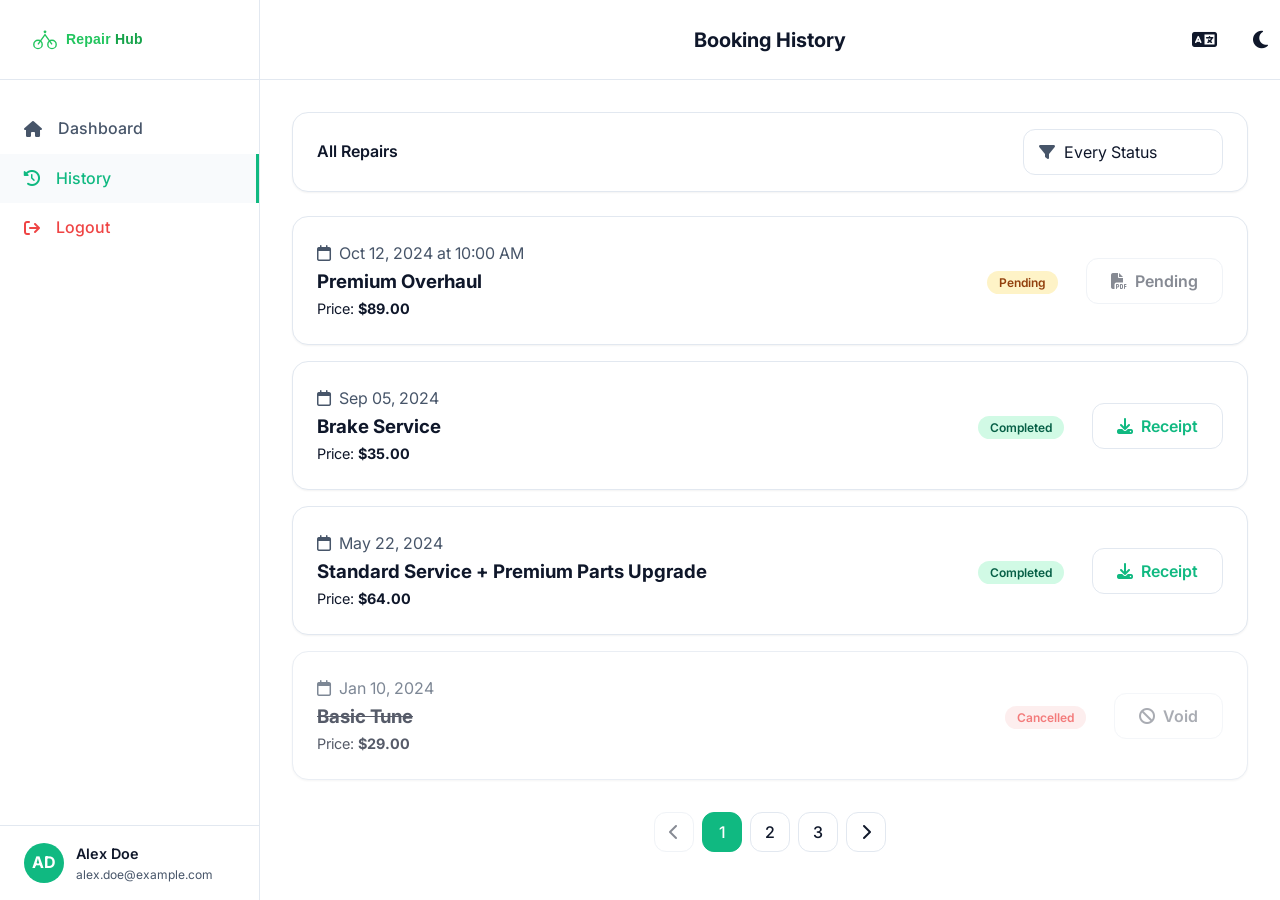
==== commit cf47fb4b: "corrections" ====
--- a/booking-history.html
+++ b/booking-history.html
@@ -149,9 +149,6 @@
                 <a href="booking-history.html" class="sidebar-link active">
                     <i class="fa-solid fa-clock-rotate-left"></i> History
                 </a>
-                <div class="sidebar-link rtl-toggle mobile-only">
-                    <i class="fa-solid fa-language"></i> RTL Mode
-                </div>
                 <a href="index.html" class="sidebar-link" style="margin-top: auto; color: #EF4444;">
                     <i class="fa-solid fa-arrow-right-from-bracket"></i> Logout
                 </a>
@@ -169,12 +166,10 @@
         <main class="dashboard-main">
             <!-- Topbar -->
             <header class="dashboard-topbar">
-                <div class="flex items-center gap-2">
-                    <button class="icon-btn sidebar-toggle" aria-label="Menu" style="display: none;">
-                        <i class="fa-solid fa-bars"></i>
-                    </button>
-                    <h2 style="margin: 0; font-size: 1.25rem;">Booking History</h2>
-                </div>
+                <button class="icon-btn sidebar-toggle" aria-label="Menu" style="display: none;">
+                    <i class="fa-solid fa-bars"></i>
+                </button>
+                <h2>Booking History</h2>
                 <div class="nav-actions">
                     <button class="icon-btn rtl-toggle mobile-only" aria-label="Toggle RTL" title="ع/EN">
                         <i class="fa-solid fa-language"></i>
@@ -287,11 +282,11 @@
     <script src="assets/js/main.js"></script>
     <script>
         const toggleRule = document.querySelector('.sidebar-toggle');
-        if (window.innerWidth <= 1024) {
+        if (window.innerWidth < 1024) {
             toggleRule.style.display = 'block';
         }
         window.addEventListener('resize', () => {
-            if (window.innerWidth <= 1024) {
+            if (window.innerWidth < 1024) {
                 toggleRule.style.display = 'block';
             } else {
                 toggleRule.style.display = 'none';
--- a/assets/css/style.css
+++ b/assets/css/style.css
@@ -546,11 +546,26 @@
     border-bottom: 1px solid var(--border-color);
     display: flex;
     align-items: center;
-    justify-content: space-between;
+    justify-content: flex-end;
     padding: 0 calc(var(--spacing-unit) * 3);
     position: sticky;
     top: 0;
-    z-index: 90;
+    z-index: 1000;
+}
+
+.dashboard-topbar .sidebar-toggle {
+    margin-inline-end: auto;
+}
+
+.dashboard-topbar h2 {
+    position: absolute;
+    left: 50%;
+    transform: translateX(-50%);
+    margin: 0 !important;
+    white-space: nowrap;
+    font-size: 1.25rem;
+    pointer-events: none;
+    z-index: 10;
 }
 
 .dashboard-content {
@@ -1712,15 +1727,42 @@
     }
 }
 
-/* Pricing Grid Styles */
-.pricing-grid {
-    align-items: stretch;
-    margin-top: 24px;
-}
-
-@media (min-width: 1025px) {
-    .pricing-grid {
-        grid-template-columns: repeat(3, 1fr) !important;
-        gap: 20px;
-    }
+/* Back to Top Button */
+.back-to-top {
+    position: fixed;
+    bottom: 32px;
+    right: 32px;
+    width: 50px;
+    height: 50px;
+    background-color: var(--primary-color);
+    color: white;
+    border-radius: 50%;
+    display: flex;
+    align-items: center;
+    justify-content: center;
+    font-size: 1.5rem;
+    cursor: pointer;
+    box-shadow: var(--shadow-md);
+    z-index: 999;
+    opacity: 0;
+    visibility: hidden;
+    transition: all 0.3s ease;
+    border: none;
+}
+
+.back-to-top.show {
+    opacity: 1;
+    visibility: visible;
+    bottom: 40px;
+}
+
+.back-to-top:hover {
+    background-color: var(--primary-color-hover);
+    transform: translateY(-5px);
+    box-shadow: var(--shadow-lg);
+}
+
+[dir="rtl"] .back-to-top {
+    right: auto;
+    left: 32px;
 }
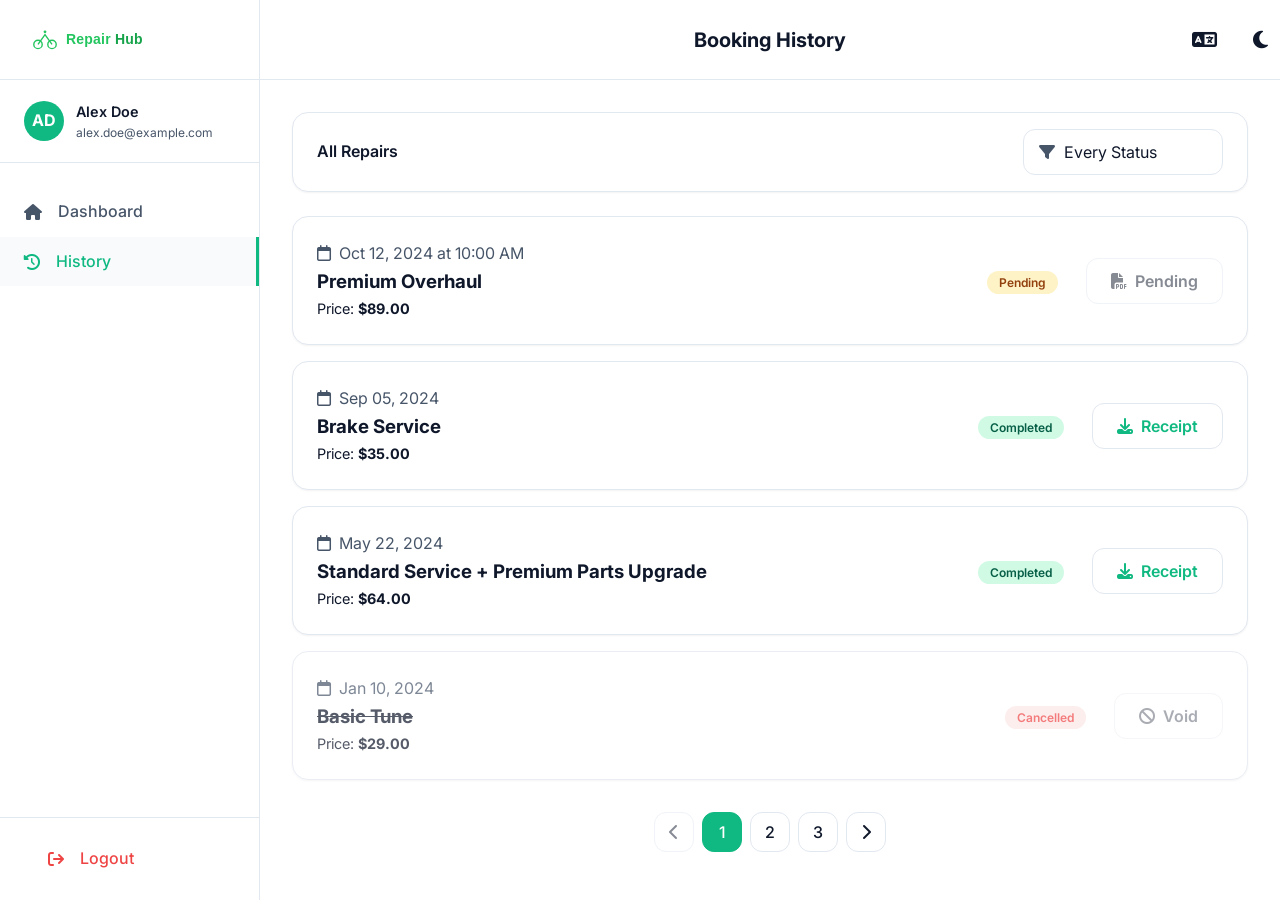
==== commit 16b0a700: "after fixes" ====
--- a/booking-history.html
+++ b/booking-history.html
@@ -142,6 +142,13 @@
                     <i class="fa-solid fa-times"></i>
                 </button>
             </div>
+            <div class="sidebar-user" style="padding: 20px 24px; border-bottom: 1px solid var(--border-color); display: flex; align-items: center; gap: 12px;">
+                <div class="user-avatar" style="width: 40px; height: 40px; border-radius: 50%; background: var(--primary-color); color: white; display: flex; align-items: center; justify-content: center; font-weight: bold; flex-shrink: 0;">AD</div>
+                <div class="user-info">
+                    <div class="user-name" style="font-weight: 600; font-size: 0.9rem; color: var(--text-primary);">Alex Doe</div>
+                    <div class="user-role" style="font-size: 0.75rem; color: var(--text-secondary);">alex.doe@example.com</div>
+                </div>
+            </div>
             <nav class="sidebar-nav">
                 <a href="dashboard.html" class="sidebar-link">
                     <i class="fa-solid fa-house"></i> Dashboard
@@ -149,16 +156,11 @@
                 <a href="booking-history.html" class="sidebar-link active">
                     <i class="fa-solid fa-clock-rotate-left"></i> History
                 </a>
-                <a href="index.html" class="sidebar-link" style="margin-top: auto; color: #EF4444;">
+            </nav>
+            <div class="sidebar-footer">
+                <a href="index.html" class="sidebar-link" style="color: #EF4444; width: 100%; border-inline-end: none;">
                     <i class="fa-solid fa-arrow-right-from-bracket"></i> Logout
                 </a>
-            </nav>
-            <div class="sidebar-footer">
-                <div class="user-avatar">AD</div>
-                <div class="user-info">
-                    <span class="user-name">Alex Doe</span>
-                    <span class="user-role">alex.doe@example.com</span>
-                </div>
             </div>
         </aside>
 
--- a/assets/css/style.css
+++ b/assets/css/style.css
@@ -1750,6 +1750,7 @@
     border: none;
 }
 
+/* home 1 bike card */
 .back-to-top.show {
     opacity: 1;
     visibility: visible;
@@ -1765,4 +1766,160 @@
 [dir="rtl"] .back-to-top {
     right: auto;
     left: 32px;
+}
+
+.bike-types-grid {
+    display: grid;
+    grid-template-columns: repeat(auto-fit, minmax(280px, 1fr));
+    gap: 32px;
+    max-width: 1400px;
+    margin: 0 auto;
+}
+
+.bike-type-card {
+    background: var(--card-bg);
+    border-radius: var(--border-radius-lg);
+    overflow: hidden;
+    box-shadow: var(--shadow);
+    border: 1px solid var(--border-color);
+    transition: all 0.4s ease;
+    display: flex;
+    flex-direction: column;
+}
+
+.bike-type-card:hover {
+    transform: translateY(-12px);
+    box-shadow: var(--shadow-lg);
+    border-color: var(--primary-color);
+}
+
+.bike-image-wrapper {
+    position: relative;
+    width: 100%;
+    height: 250px;
+    overflow: hidden;
+    background: var(--bg-color-alt);
+}
+
+.bike-image {
+    width: 100%;
+    height: 100%;
+    object-fit: cover;
+    transition: transform 0.6s ease;
+}
+
+.bike-type-card:hover .bike-image {
+    transform: scale(1.15);
+}
+
+.bike-overlay {
+    position: absolute;
+    top: 0;
+    left: 0;
+    width: 100%;
+    height: 100%;
+    background: linear-gradient(to bottom, rgba(0, 0, 0, 0.2), rgba(0, 0, 0, 0.6));
+    display: flex;
+    align-items: flex-end;
+    justify-content: center;
+    padding: 20px;
+    opacity: 0;
+    transition: opacity 0.4s ease;
+}
+
+.bike-type-card:hover .bike-overlay {
+    opacity: 1;
+}
+
+.bike-badge {
+    background: var(--primary-color);
+    color: white;
+    width: 60px;
+    height: 60px;
+    border-radius: 50%;
+    display: flex;
+    align-items: center;
+    justify-content: center;
+    font-size: 1.8rem;
+    box-shadow: 0 4px 12px rgba(16, 185, 129, 0.4);
+    transform: translateY(20px);
+    transition: transform 0.4s ease;
+}
+
+.bike-type-card:hover .bike-badge {
+    transform: translateY(0);
+}
+
+.bike-content {
+    padding: 24px;
+    flex-grow: 1;
+    display: flex;
+    flex-direction: column;
+}
+
+.bike-content h3 {
+    font-size: 1.4rem;
+    margin-bottom: 12px;
+    color: var(--text-primary);
+}
+
+.bike-content>p {
+    color: var(--text-secondary);
+    font-size: 0.95rem;
+    margin-bottom: 20px;
+    line-height: 1.6;
+    flex-grow: 1;
+}
+
+.bike-services {
+    list-style: none;
+    padding: 0;
+    margin: 0;
+    display: flex;
+    flex-direction: column;
+    gap: 8px;
+}
+
+.bike-services li {
+    display: flex;
+    align-items: center;
+    gap: 10px;
+    font-size: 0.9rem;
+    color: var(--text-secondary);
+}
+
+.bike-services i {
+    color: var(--primary-color);
+    font-size: 0.85rem;
+    flex-shrink: 0;
+}
+
+@media (max-width: 1023px) and (min-width: 601px) {
+    .bike-types-grid {
+        grid-template-columns: repeat(2, 1fr) !important;
+    }
+
+    .bike-type-card:nth-child(3) {
+        grid-column: 1 / -1;
+        width: 50%;
+        margin: 0 auto;
+    }
+
+    .bike-image-wrapper {
+        height: 220px;
+    }
+}
+
+@media (max-width: 600px) {
+    .bike-types-grid {
+        grid-template-columns: 1fr !important;
+    }
+
+    .bike-image-wrapper {
+        height: 220px;
+    }
+
+    .bike-content h3 {
+        font-size: 1.3rem;
+    }
 }
--- a/assets/css/rtl.css
+++ b/assets/css/rtl.css
@@ -36,22 +36,14 @@
     padding-right: calc(var(--spacing-unit) * 5);
 }
 
-/* Adjust layout direction */
-[dir="rtl"] .nav-actions {
-    flex-direction: row-reverse;
-}
-
-/* Navbar logo to right, menu left */
-[dir="rtl"] .navbar .container {
-    flex-direction: row-reverse;
-}
+/* Navbar RTL Support - Let natural RTL flow handle position switching */
 
 [dir="rtl"] .mobile-menu {
     left: auto;
     right: 0;
 }
 
-@media (max-width: 1024px) {
+@media (max-width: 1023px) {
     [dir="rtl"] .dashboard-main {
         margin-right: 0;
     }
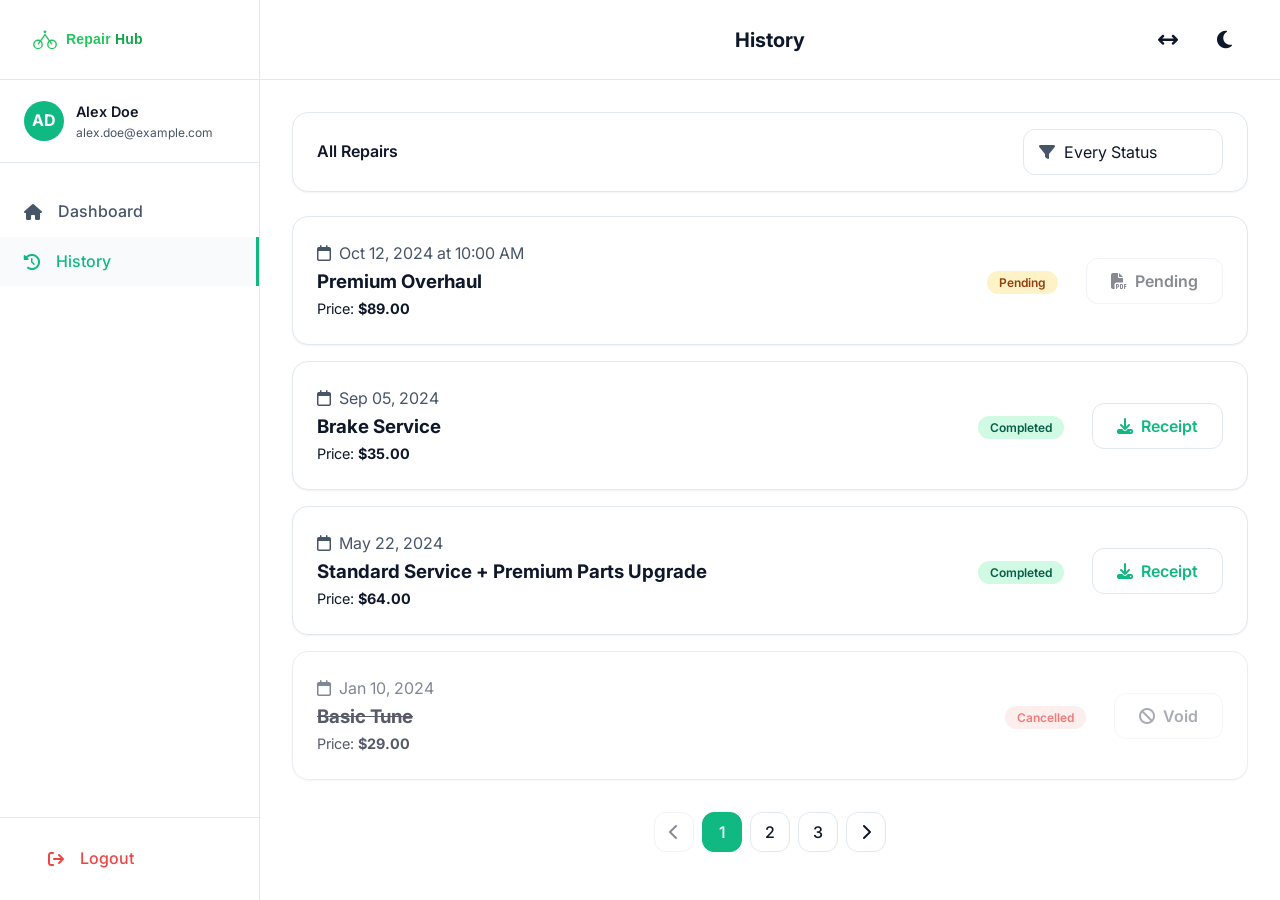
==== commit cfff0e49: "c1 corrections" ====
--- a/booking-history.html
+++ b/booking-history.html
@@ -142,11 +142,16 @@
                     <i class="fa-solid fa-times"></i>
                 </button>
             </div>
-            <div class="sidebar-user" style="padding: 20px 24px; border-bottom: 1px solid var(--border-color); display: flex; align-items: center; gap: 12px;">
-                <div class="user-avatar" style="width: 40px; height: 40px; border-radius: 50%; background: var(--primary-color); color: white; display: flex; align-items: center; justify-content: center; font-weight: bold; flex-shrink: 0;">AD</div>
+            <div class="sidebar-user"
+                style="padding: 20px 24px; border-bottom: 1px solid var(--border-color); display: flex; align-items: center; gap: 12px;">
+                <div class="user-avatar"
+                    style="width: 40px; height: 40px; border-radius: 50%; background: var(--primary-color); color: white; display: flex; align-items: center; justify-content: center; font-weight: bold; flex-shrink: 0;">
+                    AD</div>
                 <div class="user-info">
-                    <div class="user-name" style="font-weight: 600; font-size: 0.9rem; color: var(--text-primary);">Alex Doe</div>
-                    <div class="user-role" style="font-size: 0.75rem; color: var(--text-secondary);">alex.doe@example.com</div>
+                    <div class="user-name" style="font-weight: 600; font-size: 0.9rem; color: var(--text-primary);">Alex
+                        Doe</div>
+                    <div class="user-role" style="font-size: 0.75rem; color: var(--text-secondary);">
+                        alex.doe@example.com</div>
                 </div>
             </div>
             <nav class="sidebar-nav">
@@ -171,12 +176,12 @@
                 <button class="icon-btn sidebar-toggle" aria-label="Menu" style="display: none;">
                     <i class="fa-solid fa-bars"></i>
                 </button>
-                <h2>Booking History</h2>
+                <h2>History</h2>
                 <div class="nav-actions">
-                    <button class="icon-btn rtl-toggle mobile-only" aria-label="Toggle RTL" title="ع/EN">
-                        <i class="fa-solid fa-language"></i>
+                    <button class="icon-btn rtl-toggle" aria-label="Toggle RTL" title="ع/EN">
+                        <i class="fa-solid fa-arrows-left-right"></i>
                     </button>
-                    <button class="icon-btn theme-toggle mobile-only" aria-label="Toggle Theme">
+                    <button class="icon-btn theme-toggle" aria-label="Toggle Theme">
                         <i class="fa-solid fa-moon"></i>
                     </button>
                 </div>
@@ -297,4 +302,4 @@
     </script>
 </body>
 
-</html>
+</html>
--- a/assets/css/style.css
+++ b/assets/css/style.css
@@ -30,7 +30,7 @@
 }
 
 .dark-mode {
-    --bg-color: #0F172A;
+    --bg-color: #000000;
     --bg-color-alt: #0B1120;
     --text-primary: #F1F5F9;
     --text-secondary: #94A3B8;
@@ -146,6 +146,17 @@
     border-color: var(--text-primary);
 }
 
+.btn-white {
+    background-color: #FFFFFF;
+    color: var(--primary-color);
+}
+
+.btn-white:hover {
+    background-color: #F8FAFC;
+    transform: translateY(-2px);
+    box-shadow: var(--shadow-md);
+}
+
 .btn-full {
     width: 100%;
 }
@@ -557,6 +568,17 @@
     margin-inline-end: auto;
 }
 
+.dashboard-topbar .nav-actions {
+    margin-inline-end: 16px;
+}
+
+/* Move icons slightly more to the left in desktop view only */
+@media (min-width: 1024px) {
+    .dashboard-topbar .nav-actions {
+        margin-inline-end: 36px;
+    }
+}
+
 .dashboard-topbar h2 {
     position: absolute;
     left: 50%;
@@ -625,9 +647,10 @@
 
 /* Footer */
 .footer {
-    background-color: var(--secondary-color);
-    color: #FFFFFF;
+    background-color: var(--bg-color);
+    color: var(--text-primary);
     padding: calc(var(--spacing-unit) * 8) 0 0;
+    border-top: 1px solid var(--border-color);
 }
 
 .footer-grid {
@@ -1032,6 +1055,27 @@
 }
 
 /* Footer Logo Sizing */
+.footer h4 {
+    color: var(--text-primary);
+    margin-bottom: calc(var(--spacing-unit) * 3);
+}
+
+.footer-links a {
+    color: var(--text-secondary);
+}
+
+.footer-links a:hover {
+    color: var(--primary-color);
+}
+
+.footer-bottom {
+    padding: calc(var(--spacing-unit) * 3) 0;
+    border-top: 1px solid var(--border-color);
+    text-align: center;
+    color: var(--text-secondary);
+    font-size: 0.9rem;
+}
+
 .footer .brand-logo {
     width: 140px;
 }
@@ -1048,8 +1092,8 @@
 
 /* Footer Social Icons - Refined Hover Experience */
 .footer .flex.gap-2 .icon-btn {
-    background: rgba(255, 255, 255, 0.1) !important;
-    color: #FFFFFF !important;
+    background: var(--bg-color-alt);
+    color: var(--text-primary);
     transition: all 0.3s cubic-bezier(0.4, 0, 0.2, 1);
     position: relative;
     overflow: hidden;
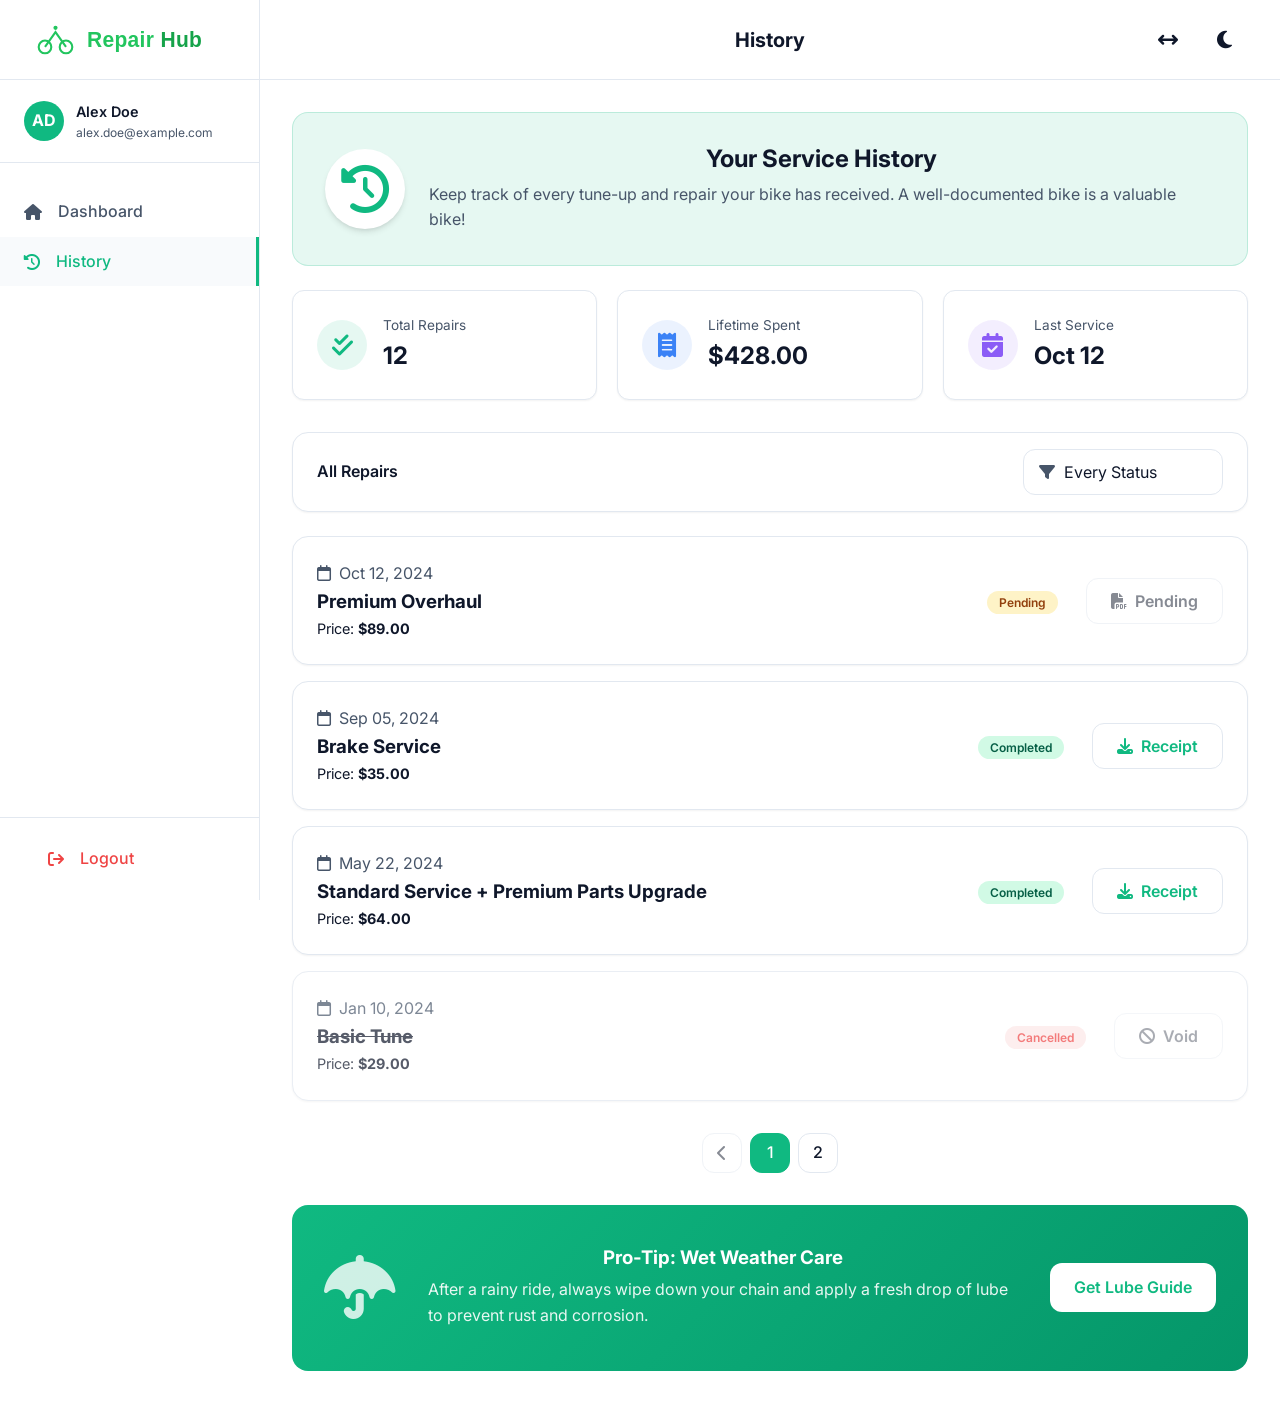
==== commit 4a9308d2: "c3" ====
--- a/booking-history.html
+++ b/booking-history.html
@@ -121,6 +121,113 @@
             background: var(--primary-color);
             color: white;
             border-color: var(--primary-color);
+        }
+
+        /* Welcome Banner */
+        .welcome-card {
+            background: rgba(16, 185, 129, 0.1);
+            border-radius: var(--border-radius-lg);
+            padding: 32px;
+            display: flex;
+            align-items: center;
+            gap: 24px;
+            margin-bottom: 24px;
+            border: 1px solid rgba(16, 185, 129, 0.2);
+        }
+
+        .welcome-icon {
+            font-size: 3rem;
+            color: var(--primary-color);
+            background: white;
+            width: 80px;
+            height: 80px;
+            border-radius: 50%;
+            display: flex;
+            align-items: center;
+            justify-content: center;
+            box-shadow: var(--shadow);
+        }
+
+        .dark-mode .welcome-icon {
+            background: var(--card-bg);
+        }
+
+        /* Stat Cards */
+        .stats-grid {
+            display: grid;
+            grid-template-columns: repeat(auto-fit, minmax(240px, 1fr));
+            gap: 20px;
+            margin-bottom: 32px;
+        }
+
+        .stat-card {
+            background: var(--card-bg);
+            border-radius: var(--border-radius);
+            padding: 24px;
+            box-shadow: var(--shadow-sm);
+            border: 1px solid var(--border-color);
+            display: flex;
+            align-items: center;
+            gap: 16px;
+        }
+
+        .stat-icon {
+            width: 50px;
+            height: 50px;
+            border-radius: 50%;
+            display: flex;
+            align-items: center;
+            justify-content: center;
+            font-size: 1.5rem;
+        }
+
+        .si-green {
+            background: rgba(16, 185, 129, 0.1);
+            color: #10B981;
+        }
+
+        .si-blue {
+            background: rgba(59, 130, 246, 0.1);
+            color: #3B82F6;
+        }
+
+        .si-purple {
+            background: rgba(139, 92, 246, 0.1);
+            color: #8B5CF6;
+        }
+
+        @media (max-width: 600px) {
+            .welcome-card {
+                flex-direction: column;
+                text-align: center;
+            }
+        }
+
+        .tip-card {
+            background: linear-gradient(135deg, var(--primary-color), #059669);
+            color: white;
+            padding: 32px;
+            border-radius: var(--border-radius-lg);
+            display: flex;
+            align-items: center;
+            gap: 32px;
+            margin-top: 32px;
+        }
+
+        .tip-content {
+            flex-grow: 1;
+            text-align: left;
+        }
+
+        @media (max-width: 768px) {
+            .tip-card {
+                flex-direction: column;
+                text-align: center;
+            }
+
+            .tip-content {
+                text-align: center;
+            }
         }
     </style>
 </head>
@@ -190,6 +297,49 @@
             <!-- Content Area -->
             <div class="dashboard-content">
 
+                <!-- Welcome -->
+                <div class="welcome-card">
+                    <div class="welcome-icon">
+                        <i class="fa-solid fa-clock-rotate-left"></i>
+                    </div>
+                    <div>
+                        <h2 style="margin-bottom: 8px; text-align: center;"> Your Service History</h2>
+                        <p style="margin: 0; color: var(--text-secondary);">Keep track of every tune-up and repair your
+                            bike has received. A well-documented bike is a valuable bike!</p>
+                    </div>
+                </div>
+
+                <!-- Service Summary Section -->
+                <div class="stats-grid">
+                    <div class="stat-card">
+                        <div class="stat-icon si-green">
+                            <i class="fa-solid fa-check-double"></i>
+                        </div>
+                        <div>
+                            <div style="font-size: 0.85rem; color: var(--text-secondary);">Total Repairs</div>
+                            <div style="font-size: 1.5rem; font-weight: 700; color: var(--text-primary);">12</div>
+                        </div>
+                    </div>
+                    <div class="stat-card">
+                        <div class="stat-icon si-blue">
+                            <i class="fa-solid fa-receipt"></i>
+                        </div>
+                        <div>
+                            <div style="font-size: 0.85rem; color: var(--text-secondary);">Lifetime Spent</div>
+                            <div style="font-size: 1.5rem; font-weight: 700; color: var(--text-primary);">$428.00</div>
+                        </div>
+                    </div>
+                    <div class="stat-card">
+                        <div class="stat-icon si-purple">
+                            <i class="fa-solid fa-calendar-check"></i>
+                        </div>
+                        <div>
+                            <div style="font-size: 0.85rem; color: var(--text-secondary);">Last Service</div>
+                            <div style="font-size: 1.5rem; font-weight: 700; color: var(--text-primary);">Oct 12</div>
+                        </div>
+                    </div>
+                </div>
+
                 <!-- Filter -->
                 <div class="filter-bar">
                     <div style="font-weight: 600;">All Repairs</div>
@@ -210,8 +360,8 @@
                     <div class="history-card">
                         <div>
                             <div style="color: var(--text-secondary); font-size: 1rem; margin-bottom: 4px;"><i
-                                    class="fa-regular fa-calendar" style="margin-right: 8px;"></i>Oct 12, 2024 at 10:00
-                                AM</div>
+                                    class="fa-regular fa-calendar" style="margin-right: 8px;"></i>Oct 12, 2024
+                            </div>
                             <h3 style="margin-bottom: 4px; text-align: left;">Premium Overhaul</h3>
                             <div style="font-size: 0.9rem;">Price: <strong>$89.00</strong></div>
                         </div>
@@ -277,8 +427,21 @@
                             class="fa-solid fa-chevron-left"></i></div>
                     <div class="page-item active">1</div>
                     <div class="page-item">2</div>
-                    <div class="page-item">3</div>
-                    <div class="page-item"><i class="fa-solid fa-chevron-right"></i></div>
+                </div>
+
+                <!-- Maintenance Tips -->
+                <div class="tip-card">
+                    <div style="font-size: 4rem; opacity: 0.8;">
+                        <i class="fa-solid fa-umbrella"></i>
+                    </div>
+                    <div class="tip-content">
+                        <h3 style="color: white; margin-bottom: 8px;">Pro-Tip: Wet Weather Care</h3>
+                        <p style="margin: 0; color: rgba(255,255,255,0.9);">After a rainy ride, always wipe down your
+                            chain and apply a fresh drop of lube to prevent rust and corrosion.</p>
+                    </div>
+                    <div>
+                        <a href="services.html" class="btn btn-white" style="white-space: nowrap;">Get Lube Guide</a>
+                    </div>
                 </div>
 
             </div>
--- a/assets/css/style.css
+++ b/assets/css/style.css
@@ -225,29 +225,29 @@
     opacity: 0.85;
 }
 
-/* Navbar Logo - 140px */
+/* Navbar Logo - 210px */
 .navbar .brand-logo {
-    width: 140px;
-}
-
-/* Footer Logo - 140px (same as navbar) */
+    width: 210px;
+}
+
+/* Footer Logo - 210px (same as navbar) */
 .footer .brand-logo {
-    width: 140px;
-}
-
-/* Mobile Sidebar Logo - 120px */
+    width: 210px;
+}
+
+/* Mobile Sidebar Logo - 180px */
 .mobile-sidebar-header .brand-logo {
-    width: 120px;
-}
-
-/* Dashboard Sidebar Logo - 140px */
+    width: 180px;
+}
+
+/* Dashboard Sidebar Logo - 210px */
 .sidebar-header .brand-logo {
-    width: 140px;
-}
-
-/* Auth Pages Logo - 160px (larger) */
+    width: 210px;
+}
+
+/* Auth Pages Logo - 240px (larger) */
 .auth-logo .brand-logo {
-    width: 160px;
+    width: 240px;
 }
 
 /* RTL Support */
@@ -263,49 +263,49 @@
 /* Tablet (≤1024px) */
 @media (max-width: 1024px) {
     .navbar .brand-logo {
-        width: 120px;
+        width: 180px;
     }
 
     .footer .brand-logo {
-        width: 120px;
+        width: 180px;
     }
 
     .sidebar-header .brand-logo {
-        width: 120px;
+        width: 180px;
     }
 }
 
 /* Mobile (≤768px) */
 @media (max-width: 768px) {
     .navbar .brand-logo {
-        width: 110px;
+        width: 160px;
     }
 
     .footer .brand-logo {
-        width: 110px;
+        width: 160px;
     }
 
     .mobile-sidebar-header .brand-logo {
-        width: 110px;
+        width: 160px;
     }
 
     .auth-logo .brand-logo {
-        width: 140px;
+        width: 200px;
     }
 }
 
 /* Small Mobile (≤480px) */
 @media (max-width: 480px) {
     .navbar .brand-logo {
-        width: 100px;
+        width: 140px;
     }
 
     .footer .brand-logo {
-        width: 100px;
+        width: 140px;
     }
 
     .auth-logo .brand-logo {
-        width: 130px;
+        width: 180px;
     }
 }
 
@@ -1076,9 +1076,6 @@
     font-size: 0.9rem;
 }
 
-.footer .brand-logo {
-    width: 140px;
-}
 
 /* Align all footer columns at the top */
 .footer-grid {
